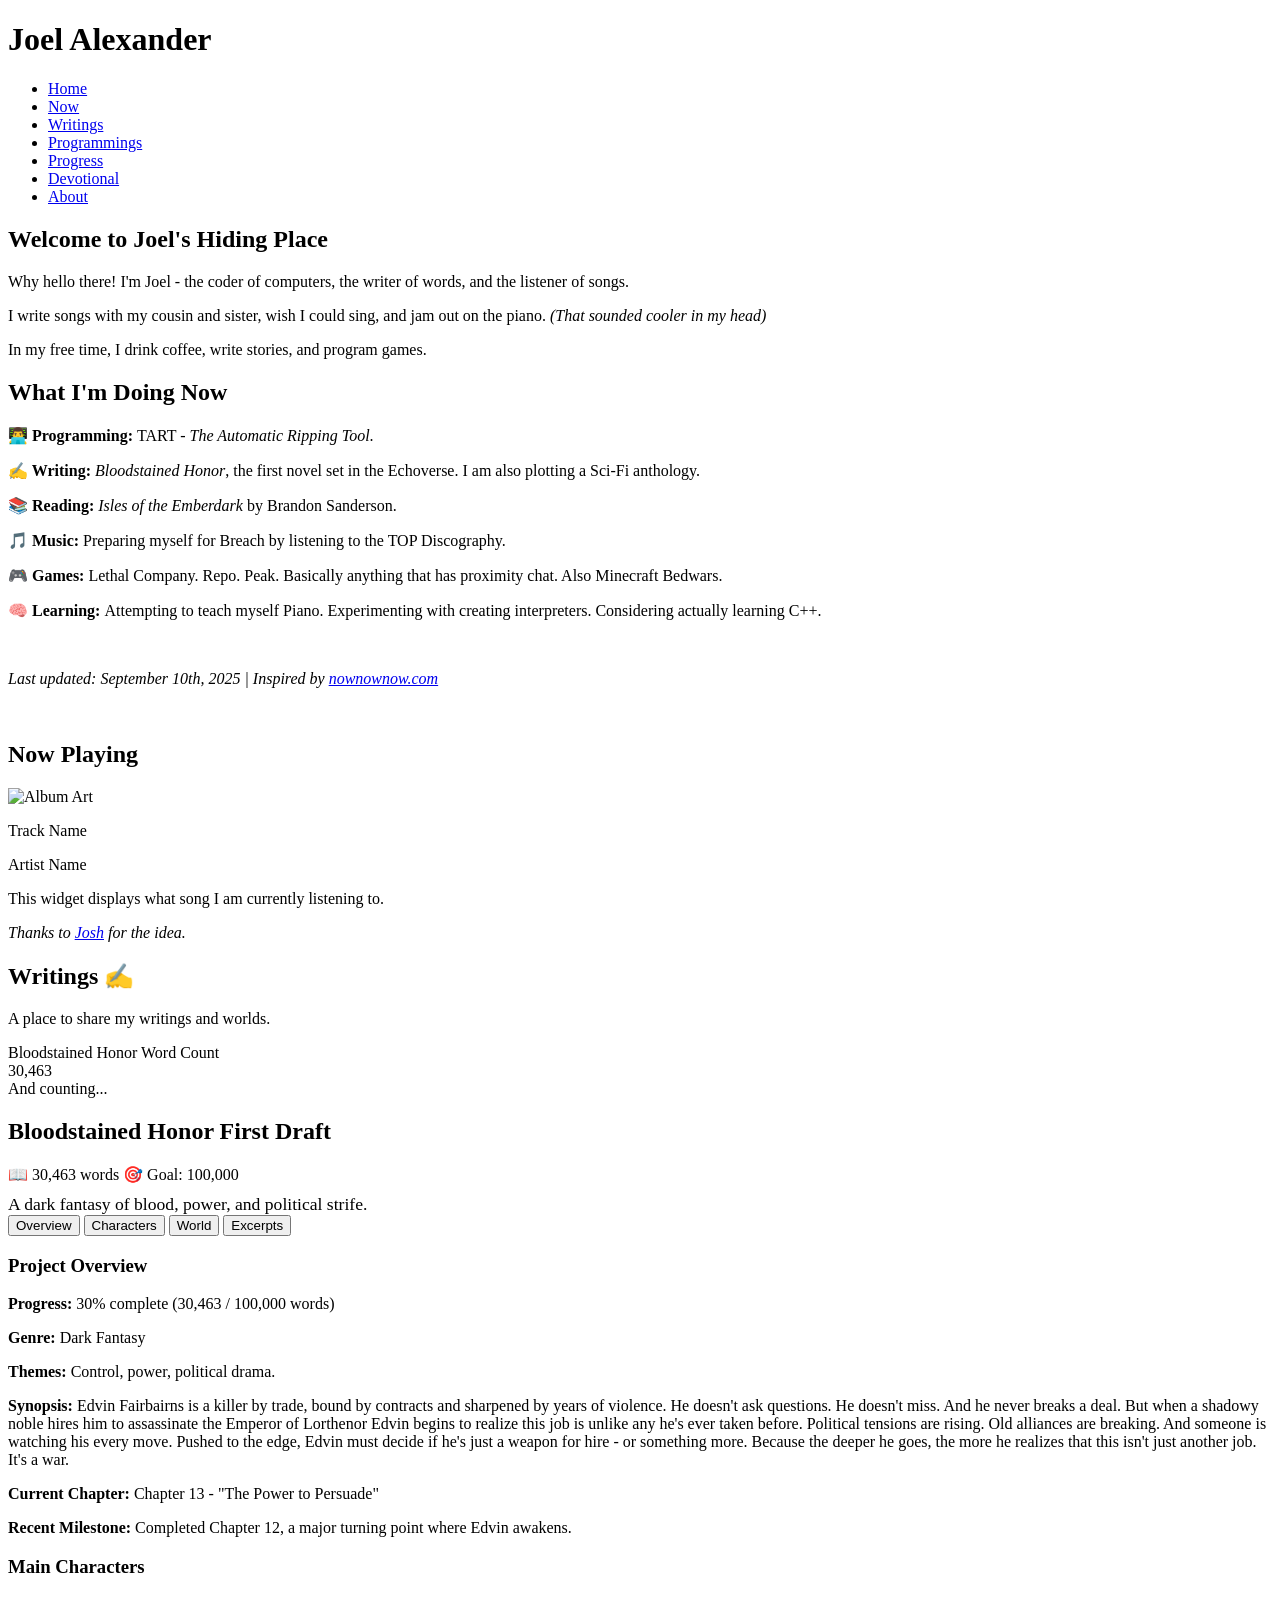
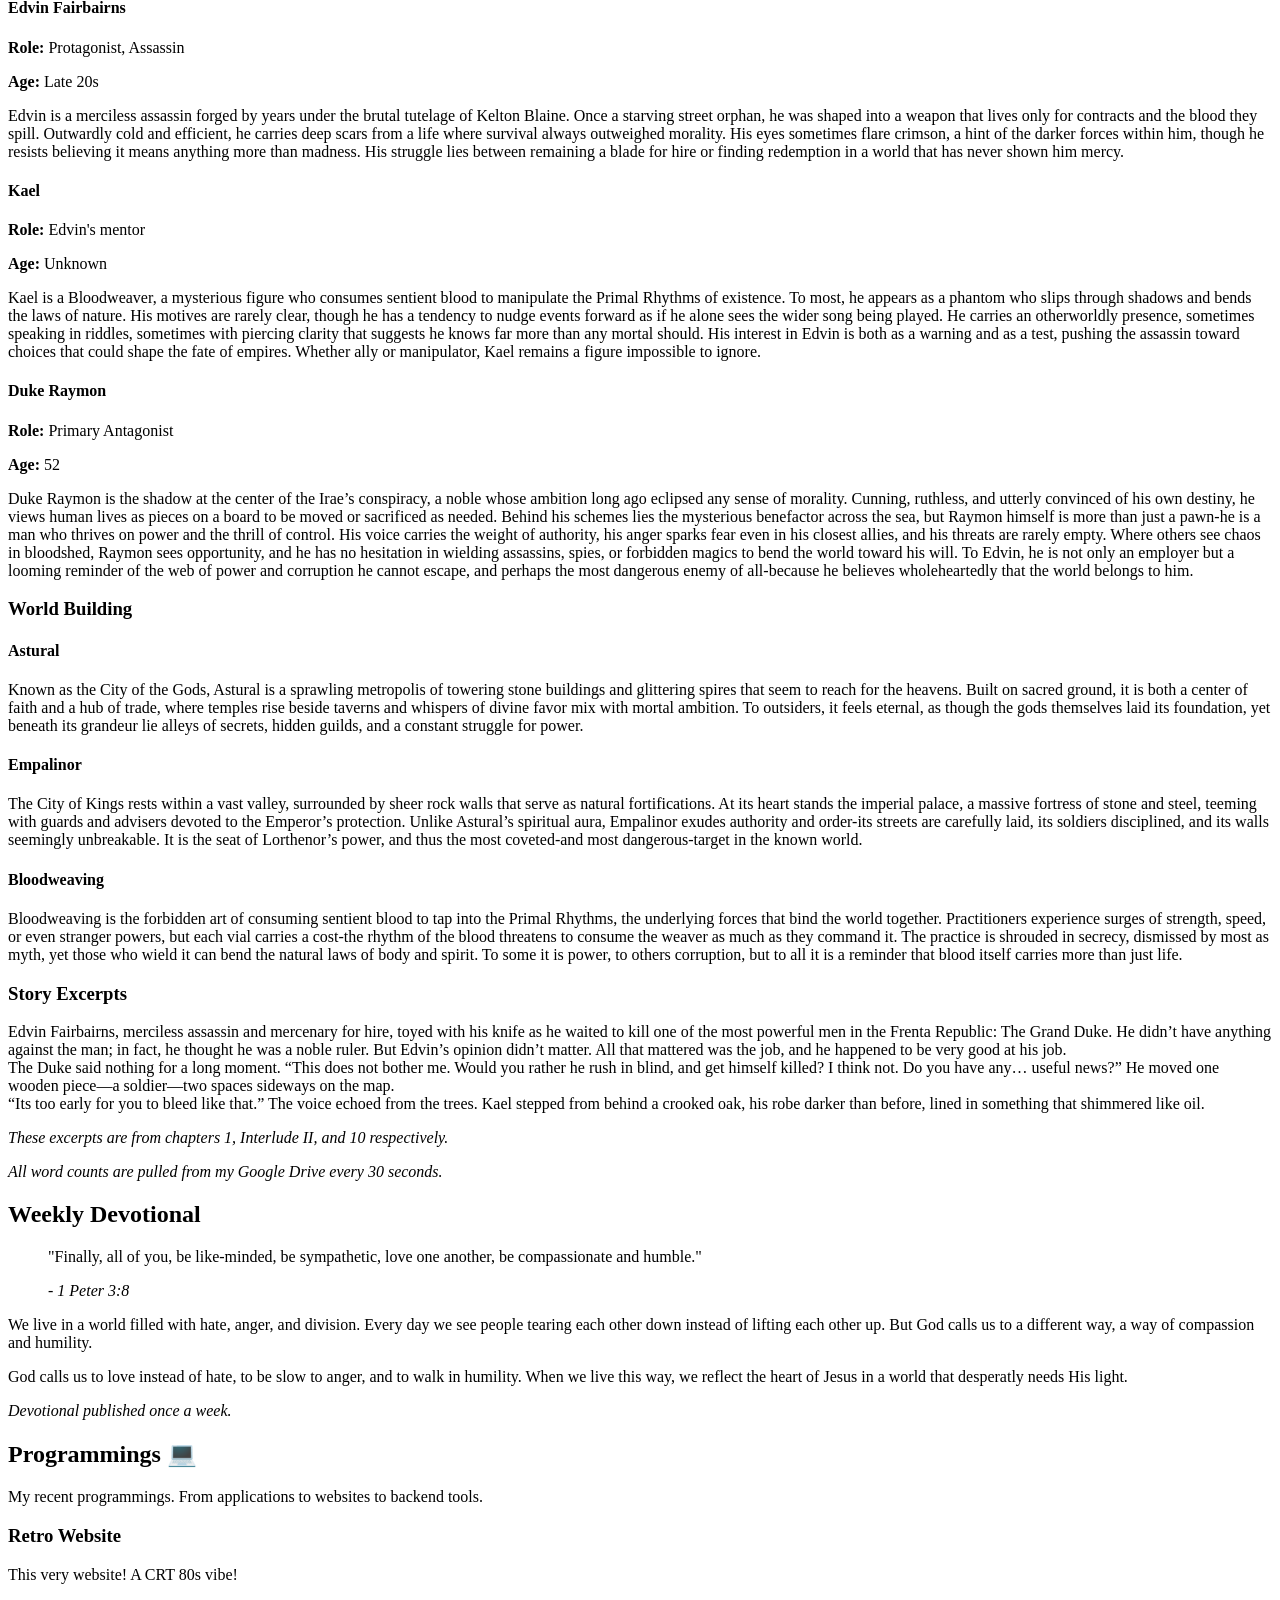
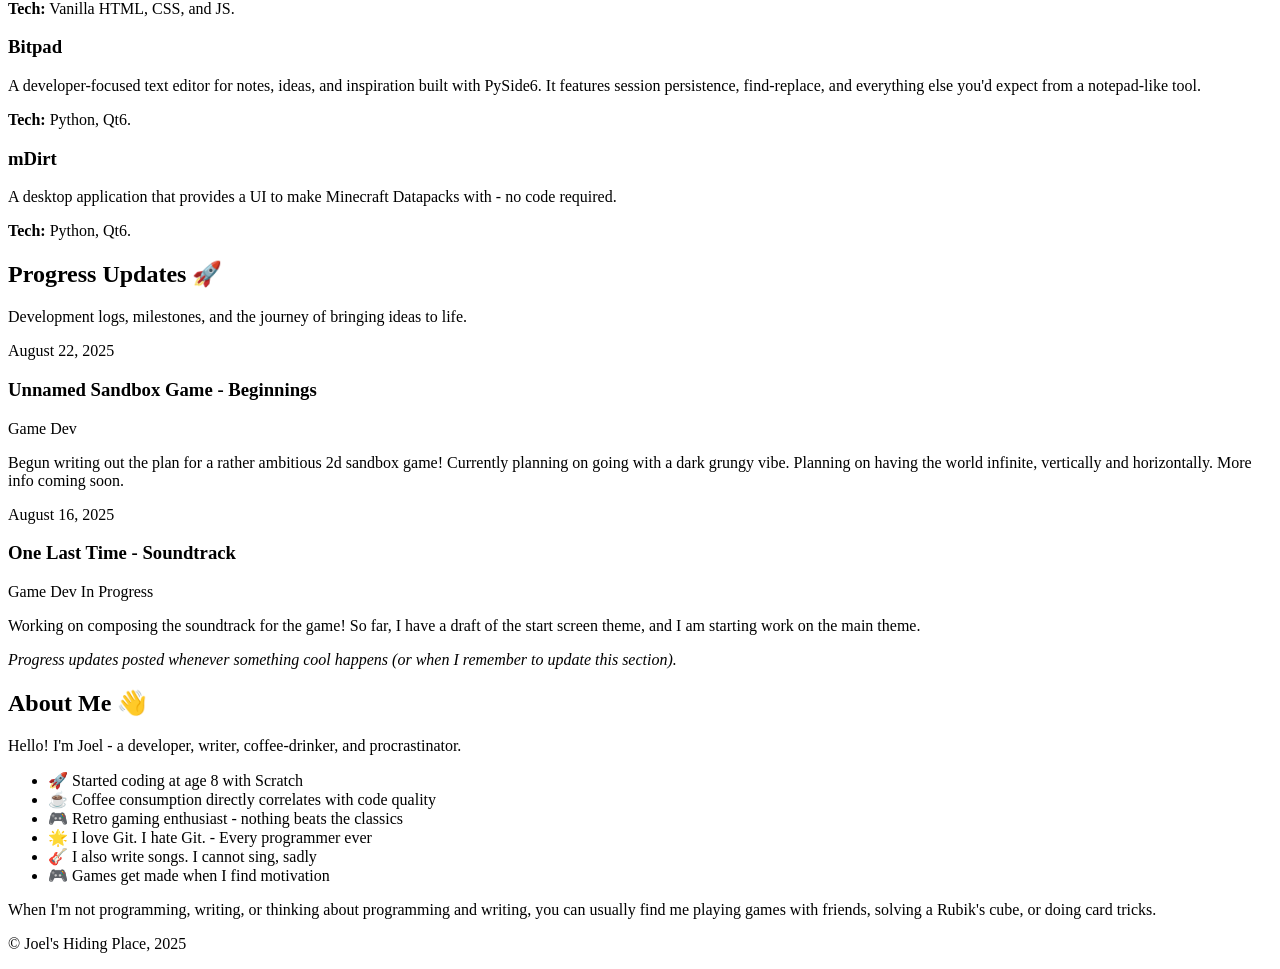
==== index.html @ 4f378659 "Sept. 13 Devotional" ====
<!DOCTYPE html>
<html lang="en">

<head>
    <meta charset="UTF-8">
    <meta name="viewport" content="width=device-width, initial-scale=1.0">
    <title>Joel's Hiding Place</title>
    <link rel="stylesheet" href="styles.css?=v3">
    <link rel="icon" type="image/jpg" href="unnamed.jpg">
</head>

<body>
    <div class="main-wrapper">
        <header class="site-header">
            <h1 class="site-title">Joel Alexander</h1>
        </header>

        <!-- Navigation -->
        <nav class="navbar">
            <ul>
                <li><a href="#home">Home</a></li>
                <li><a href="#now">Now</a></li>
                <li><a href="#writings">Writings</a></li>
                <li><a href="#projects">Programmings</a></li>
                <li><a href="#progress">Progress</a></li>
                <li><a href="#devotional">Devotional</a></li>
                <li><a href="#about">About</a></li>
            </ul>
        </nav>

        <div class="content">
            <!-- Home Section -->
            <section id="home">
                <h1>Welcome to Joel's Hiding Place</h1>
                <p>Why hello there! I'm Joel - the coder of computers, the writer of words, and the listener of songs.
                </p>
                <p>I write songs with my cousin and sister, wish I could sing, and jam out on the piano. <em>(That
                        sounded cooler in my head)</em></p>
                <p>In my free time, I drink coffee, write stories, and program games.</p>
            </section>

            <!-- Now Section -->
            <section id="now">
                <h2>What I'm Doing Now</h2>
                <p><strong>👨‍💻 Programming: </strong>TART - <em>The Automatic Ripping Tool</em>.</p>
                <p><strong>✍️ Writing: </strong><em>Bloodstained Honor</em>, the first novel set in the Echoverse. I am
                    also plotting a Sci-Fi anthology.</p>
                <p><strong>📚 Reading: </strong><em>Isles of the Emberdark</em> by Brandon Sanderson.</p>
                <p><strong>🎵 Music: </strong>Preparing myself for Breach by listening to the TOP Discography.</p>
                <p><strong>🎮 Games: </strong>Lethal Company. Repo. Peak. Basically anything that has proximity chat.
                    Also Minecraft Bedwars.
                </p>
                <p><strong>🧠 Learning: </strong>Attempting to teach myself Piano. Experimenting with creating
                    interpreters. Considering actually learning C++.</p>
                <br>
                <p><em>Last updated: September 10th, 2025 | Inspired by <a
                            href="https://nownownow.com">nownownow.com</a></em></p>
                <br>
                <h2>Now Playing</h2>
                <div class="spotify-widget">
                    <img id="spotify-album" src="" alt="Album Art">
                    <div class="spotify-info">
                        <p id="spotify-track">Track Name</p>
                        <p id="spotify-artist">Artist Name</p>
                    </div>
                    <div class="progress-bar">
                        <div class="progress-fill" id="spotify-progress"></div>
                    </div>
                </div>
                <p>This widget displays what song I am currently listening to.</p>
                <p><em>Thanks to <a href="https://justjoshindev.github.io">Josh</a> for the idea.</em></p>

            </section>

            <!-- Writings Section -->
            <section id="writings">
                <h2>Writings ✍️</h2>
                <p>A place to share my writings and worlds.</p>

                <div class="word-count">
                    <div>Bloodstained Honor Word Count</div>
                    <div class="count">30,463</div>
                    <div>And counting...</div>
                </div>

                <div class="project">
                    <div class="project-header" onclick="toggleProject('bloodstained-honor')">
                        <h2 class="project-title">Bloodstained Honor <span class="project-status">First Draft</span>
                        </h2>
                        <div class="project-stats">
                            <span>📖 30,463 words</span>
                            <span>🎯 Goal: 100,000</span>
                        </div>
                        <p style="margin: 10px 0 0 0; font-size: 1.1rem;">A dark fantasy of blood, power, and political
                            strife.</p>
                    </div>

                    <div class="project-content" id="bloodstained-honor-content">
                        <div class="content-tabs">
                            <button class="tab-button active"
                                onclick="showTab(event, 'bloodstained-honor', 'overview')">Overview</button>
                            <button class="tab-button"
                                onclick="showTab(event, 'bloodstained-honor', 'characters')">Characters</button>
                            <button class="tab-button"
                                onclick="showTab(event, 'bloodstained-honor', 'lore')">World</button>
                            <button class="tab-button"
                                onclick="showTab(event, 'bloodstained-honor', 'excerpts')">Excerpts</button>
                        </div>

                        <div class="tab-content active" id="bloodstained-honor-overview">
                            <h3>Project Overview</h3>
                            <div class="progress-bar">
                                <div class="progress-fill" style="width: 30%"></div>
                            </div>
                            <p><strong>Progress:</strong> 30% complete (30,463 / 100,000 words)</p>

                            <p><strong>Genre:</strong> Dark Fantasy</p>
                            <p><strong>Themes:</strong> Control, power, political drama.</p>

                            <p><strong>Synopsis:</strong> Edvin Fairbairns is a killer by trade, bound by contracts and
                                sharpened by years of violence. He doesn't ask questions. He doesn't miss. And he never
                                breaks a deal. But when a shadowy noble hires him to assassinate the Emperor of
                                Lorthenor Edvin begins to realize this job is
                                unlike any he's ever taken before. Political tensions are rising. Old alliances are
                                breaking. And someone is watching his every move. Pushed to the edge, Edvin must decide
                                if he's just a weapon for hire - or something more. Because the deeper he goes, the more
                                he realizes that this isn't just another job. It's a war. </p>

                            <p><strong>Current Chapter:</strong> Chapter 13 - "The Power to Persuade"</p>
                            <p><strong>Recent Milestone:</strong> Completed Chapter 12, a major turning point where
                                Edvin awakens.</p>
                        </div>

                        <div class="tab-content" id="bloodstained-honor-characters">
                            <h3>Main Characters</h3>

                            <div class="character-card">
                                <h4 class="character-name">Edvin Fairbairns</h4>
                                <p><strong>Role:</strong> Protagonist, Assassin</p>
                                <p><strong>Age:</strong> Late 20s</p>
                                <p>Edvin is a merciless assassin forged by years under the brutal tutelage of Kelton
                                    Blaine. Once a starving street orphan, he was shaped into a weapon that lives only
                                    for contracts and the blood they spill. Outwardly cold and efficient, he carries
                                    deep scars from a life where survival always outweighed morality. His eyes sometimes
                                    flare crimson, a hint of the darker forces within him, though he resists believing
                                    it means anything more than madness. His struggle
                                    lies between remaining a blade for hire or finding redemption in a world that has
                                    never shown him mercy.</p>
                            </div>

                            <div class="character-card">
                                <h4 class="character-name">Kael</h4>
                                <p><strong>Role:</strong> Edvin's mentor</p>
                                <p><strong>Age:</strong> Unknown</p>
                                <p>Kael is a Bloodweaver, a mysterious figure who consumes sentient blood to manipulate
                                    the Primal Rhythms of existence. To most, he appears as a phantom who slips through
                                    shadows and bends the laws of nature. His motives are rarely clear, though he has a
                                    tendency to nudge events forward as if he alone sees the wider song being played. He
                                    carries an otherworldly presence, sometimes speaking in riddles, sometimes with
                                    piercing clarity that suggests he knows far more than any mortal should. His
                                    interest in Edvin is both as a warning and as a test, pushing the assassin toward
                                    choices that could shape the fate of empires. Whether ally or manipulator, Kael
                                    remains a figure impossible to ignore.</p>
                            </div>

                            <div class="character-card">
                                <h4 class="character-name">Duke Raymon</h4>
                                <p><strong>Role:</strong> Primary Antagonist</p>
                                <p><strong>Age:</strong> 52</p>
                                <p>Duke Raymon is the shadow at the center of the Irae’s conspiracy, a noble whose
                                    ambition long ago eclipsed any sense of morality. Cunning, ruthless, and utterly
                                    convinced of his own destiny, he views human lives as pieces on a board to be moved
                                    or sacrificed as needed. Behind his schemes lies the mysterious benefactor across
                                    the sea, but Raymon himself is more than just a pawn-he is a man who thrives on
                                    power and the thrill of control. His voice carries the weight of authority, his
                                    anger sparks fear even in his closest allies, and his threats are rarely empty.
                                    Where others see chaos in bloodshed, Raymon sees opportunity, and he has no
                                    hesitation in wielding assassins, spies, or forbidden magics to bend the world
                                    toward his will. To Edvin, he is not only an employer but a looming reminder of the
                                    web of power and corruption he cannot escape, and perhaps the most dangerous enemy
                                    of all-because he believes wholeheartedly that the world belongs to him.</p>
                            </div>
                        </div>

                        <div class="tab-content" id="bloodstained-honor-lore">
                            <h3>World Building</h3>

                            <div class="lore-section">
                                <h4 class="lore-title">Astural</h4>
                                <p>Known as the City of the Gods, Astural is a sprawling metropolis of towering stone
                                    buildings and glittering spires that seem to reach for the heavens. Built on sacred
                                    ground, it is both a center of faith and a hub of trade, where temples rise beside
                                    taverns and whispers of divine favor mix with mortal ambition. To outsiders, it
                                    feels eternal, as though the gods themselves laid its foundation, yet beneath its
                                    grandeur lie alleys of secrets, hidden guilds, and a constant struggle for power.
                                </p>
                            </div>

                            <div class="lore-section">
                                <h4 class="lore-title">Empalinor</h4>
                                <p>The City of Kings rests within a vast valley, surrounded by sheer rock walls that
                                    serve as natural fortifications. At its heart stands the imperial palace, a massive
                                    fortress of stone and steel, teeming with guards and advisers devoted to the
                                    Emperor’s protection. Unlike Astural’s spiritual aura, Empalinor exudes authority
                                    and order-its streets are carefully laid, its soldiers disciplined, and its walls
                                    seemingly unbreakable. It is the seat of Lorthenor’s power, and thus the most
                                    coveted-and most dangerous-target in the known world.</p>
                            </div>

                            <div class="lore-section">
                                <h4 class="lore-title">Bloodweaving</h4>
                                <p>Bloodweaving is the forbidden art of consuming sentient blood to tap into the Primal
                                    Rhythms, the underlying forces that bind the world together. Practitioners
                                    experience surges of strength, speed, or even stranger powers, but each vial carries
                                    a cost-the rhythm of the blood threatens to consume the weaver as much as they
                                    command it. The practice is shrouded in secrecy, dismissed by most as myth, yet
                                    those who wield it can bend the natural laws of body and spirit. To some it is
                                    power, to others corruption, but to all it is a reminder that blood itself carries
                                    more than just life.</p>
                            </div>
                        </div>

                        <div class="tab-content" id="bloodstained-honor-excerpts">
                            <h3>Story Excerpts</h3>

                            <div class="excerpt">
                                Edvin Fairbairns, merciless assassin and mercenary for hire, toyed with his knife as he
                                waited to kill one of the most powerful men in the Frenta Republic: The Grand Duke. He
                                didn’t have anything against the man; in fact, he thought he was a noble ruler. But
                                Edvin’s opinion didn’t matter. All that mattered was the job, and he happened to be very
                                good at his job.

                            </div>

                            <div class="excerpt">
                                The Duke said nothing for a long moment. “This does not bother me. Would you rather he
                                rush in
                                blind, and get himself killed? I think not. Do you have any… useful news?” He moved one
                                wooden piece—a soldier—two spaces sideways on the map.
                            </div>

                            <div class="excerpt">
                                “Its too early for you to bleed like that.” The voice echoed from the trees. Kael
                                stepped from behind a crooked oak, his robe darker than before, lined in something that
                                shimmered like oil.
                            </div>

                            <p><em>These excerpts are from chapters 1, Interlude II, and 10 respectively.</em>
                            </p>
                        </div>
                    </div>
                </div>

                <p><em>All word counts are pulled from my Google Drive every 30 seconds.</em></p>
            </section>

            <!-- Devotional Section -->
            <section id="devotional">
                <h2>Weekly Devotional</h2>
                <blockquote>
                    <p>"Finally, all of you, be like-minded, be sympathetic, love one another, be compassionate and
                        humble."</p>
                    <cite>- 1 Peter 3:8</cite>
                </blockquote>
                <p>We live in a world filled with hate, anger, and division. Every day we see people tearing each other
                    down instead of
                    lifting each other up. But God calls us to a different way, a way of compassion and
                    humility.</p>
                <p>God calls us to love instead of hate, to be slow to anger, and to walk in humility.
                    When we live this way, we reflect the heart of Jesus in a world that desperatly needs His light.
                </p>
                <p><em>Devotional published once a week.</em></p>
            </section>

            <!-- Projects Section -->
            <section id="projects">
                <h2>Programmings 💻</h2>
                <p>My recent programmings. From applications to websites to backend tools.</p>

                <div class="grid">
                    <div class="project-tile">
                        <h3>Retro Website</h3>
                        <p>This very website! A CRT 80s vibe!</p>
                        <p><strong>Tech:</strong> Vanilla HTML, CSS, and JS.</p>
                    </div>

                    <div class="project-tile">
                        <h3>Bitpad</h3>
                        <p>A developer-focused text editor for notes, ideas, and inspiration built with PySide6. It
                            features session persistence, find-replace, and everything else you'd expect from a
                            notepad-like tool.</p>
                        <p><strong>Tech:</strong> Python, Qt6.</p>
                    </div>

                    <div class="project-tile">
                        <h3>mDirt</h3>
                        <p>A desktop application that provides a UI to make Minecraft Datapacks with - no code required.
                        </p>
                        <p><strong>Tech:</strong> Python, Qt6.</p>
                    </div>
                </div>
            </section>

            <!-- Progress Section -->
            <section id="progress">
                <h2>Progress Updates 🚀</h2>
                <p>Development logs, milestones, and the journey of bringing ideas to life.</p>
                <div class="progress-timeline">
                    <div class="progress-entry">
                        <div class="progress-date">August 22, 2025</div>
                        <div class="progress-content">
                            <h3>Unnamed Sandbox Game - Beginnings</h3>
                            <div class="progress-tags">
                                <span class="tag game-dev">Game Dev</span>
                            </div>
                            <p>Begun writing out the plan for a rather ambitious 2d sandbox game! Currently planning on
                                going with a dark grungy vibe. Planning on having the world infinite, vertically and
                                horizontally. More info coming soon.</p>
                        </div>
                    </div>
                    <div class="progress-entry">
                        <div class="progress-date">August 16, 2025</div>
                        <div class="progress-content">
                            <h3>One Last Time - Soundtrack</h3>
                            <div class="progress-tags">
                                <span class="tag game-dev">Game Dev</span>
                                <span class="tag in-progress">In Progress</span>
                            </div>
                            <p>Working on composing the soundtrack for the game! So far, I have a draft of the start
                                screen theme, and I am starting work on the main theme.</p>
                        </div>
                    </div>
                </div>

                <p><em>Progress updates posted whenever something cool happens (or when I remember to update this
                        section).</em></p>
            </section>

            <!-- About Section -->
            <section id="about">
                <h2>About Me 👋</h2>
                <p>Hello! I'm Joel - a developer, writer, coffee-drinker, and procrastinator.</p>

                <ul class="fun-facts">
                    <li>🚀 Started coding at age 8 with Scratch</li>
                    <li>☕ Coffee consumption directly correlates with code quality</li>
                    <li>🎮 Retro gaming enthusiast - nothing beats the classics</li>
                    <li>🌟 I love Git. I hate Git. - Every programmer ever</li>
                    <li>🎸 I also write songs. I cannot sing, sadly</li>
                    <li>🎮 Games get made when I find motivation</li>
                </ul>

                <p>When I'm not programming, writing, or thinking about programming and writing, you can usually find me
                    playing games with friends, solving a Rubik's cube, or doing card tricks.</p>
            </section>
        </div>
    </div>

    <footer>
        <p>© Joel's Hiding Place, 2025</p>
    </footer>

    <script src="script.js"></script>
</body>

</html>
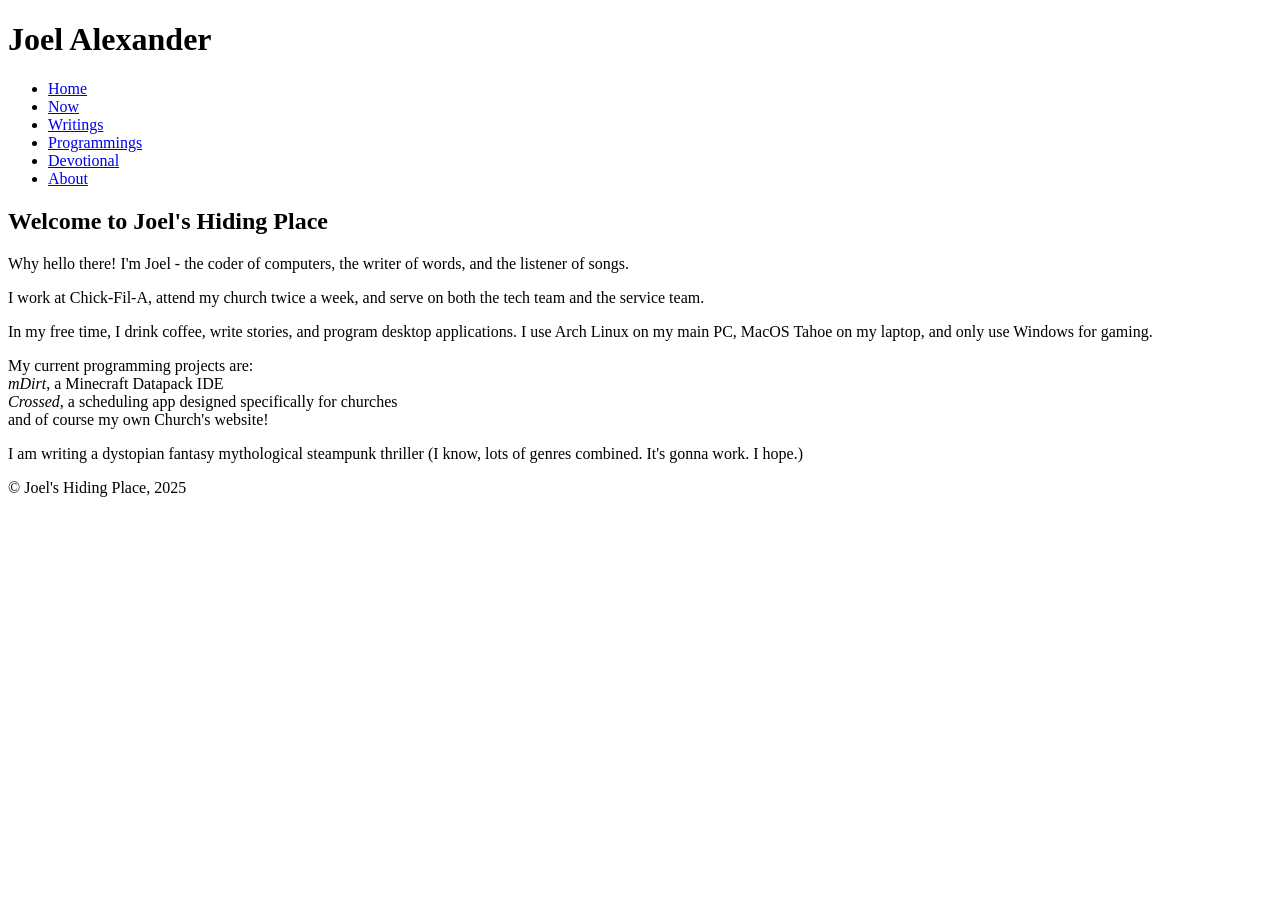
==== commit 8ecb44df: "NEW" ====
--- a/index.html
+++ b/index.html
@@ -22,7 +22,6 @@
                 <li><a href="#now">Now</a></li>
                 <li><a href="#writings">Writings</a></li>
                 <li><a href="#projects">Programmings</a></li>
-                <li><a href="#progress">Progress</a></li>
                 <li><a href="#devotional">Devotional</a></li>
                 <li><a href="#about">About</a></li>
             </ul>
@@ -34,26 +33,29 @@
                 <h1>Welcome to Joel's Hiding Place</h1>
                 <p>Why hello there! I'm Joel - the coder of computers, the writer of words, and the listener of songs.
                 </p>
-                <p>I write songs with my cousin and sister, wish I could sing, and jam out on the piano. <em>(That
-                        sounded cooler in my head)</em></p>
-                <p>In my free time, I drink coffee, write stories, and program games.</p>
+                <p>I work at Chick-Fil-A, attend my church twice a week, and serve on both the tech team and the service team.</p>
+                <p>In my free time, I drink coffee, write stories, and program desktop applications. I use Arch Linux on my main PC, MacOS Tahoe on my laptop, 
+                    and only use Windows for gaming.
+                </p>
+                <p>My current programming projects are:<br>
+                <em>mDirt</em>, a Minecraft Datapack IDE<br>
+                <em>Crossed</em>, a scheduling app designed specifically for churches<br>
+                and of course my own Church's website!</p>
+                <p>I am writing a dystopian fantasy mythological steampunk thriller (I know, lots of genres combined. It's gonna work. I hope.)</p>
             </section>
 
             <!-- Now Section -->
             <section id="now">
                 <h2>What I'm Doing Now</h2>
-                <p><strong>👨‍💻 Programming: </strong>TART - <em>The Automatic Ripping Tool</em>.</p>
-                <p><strong>✍️ Writing: </strong><em>Bloodstained Honor</em>, the first novel set in the Echoverse. I am
-                    also plotting a Sci-Fi anthology.</p>
-                <p><strong>📚 Reading: </strong><em>Isles of the Emberdark</em> by Brandon Sanderson.</p>
-                <p><strong>🎵 Music: </strong>Preparing myself for Breach by listening to the TOP Discography.</p>
-                <p><strong>🎮 Games: </strong>Lethal Company. Repo. Peak. Basically anything that has proximity chat.
-                    Also Minecraft Bedwars.
-                </p>
-                <p><strong>🧠 Learning: </strong>Attempting to teach myself Piano. Experimenting with creating
-                    interpreters. Considering actually learning C++.</p>
+                <p><strong>👨‍💻 Programming: </strong><br>mDirt - a Minecraft Datapack IDE built in Python.<br>Crossed - a scheduling app designed for Churches.</p>
+                <p><strong>✍️ Writing: </strong><br><em>A dystopian steampunk thriller</em>, the first novel set in a trilogy.</p>
+                <p><strong>📚 Reading: </strong><br><em>The Stormlight Archives</em> by Brandon Sanderson.<br><em>The Screwtape Letters</em> by C.S. Lewis</p>
+                <p><strong>🎵 Music: </strong><br>In my NF era. Also pulling back out that classing '70s rock.</p>
+                <p><strong>🎮 Games: </strong><br>Minecraft. Hytale. Any co-op games with prox chat.
+                </p>
+                <p><strong>🧠 Learning: </strong><br>Preparing myself for college.<br>Learning app development for iOS and Android.</p>
                 <br>
-                <p><em>Last updated: September 10th, 2025 | Inspired by <a
+                <p><em>Last updated: December 25th, 2025 | Inspired by <a
                             href="https://nownownow.com">nownownow.com</a></em></p>
                 <br>
                 <h2>Now Playing</h2>
@@ -78,21 +80,20 @@
                 <p>A place to share my writings and worlds.</p>
 
                 <div class="word-count">
-                    <div>Bloodstained Honor Word Count</div>
-                    <div class="count">30,463</div>
+                    <div>Untitled Novel Word Count</div>
+                    <div class="count">0</div>
                     <div>And counting...</div>
                 </div>
 
                 <div class="project">
                     <div class="project-header" onclick="toggleProject('bloodstained-honor')">
-                        <h2 class="project-title">Bloodstained Honor <span class="project-status">First Draft</span>
+                        <h2 class="project-title">Untitled Novel <span class="project-status">First Draft</span>
                         </h2>
                         <div class="project-stats">
-                            <span>📖 30,463 words</span>
-                            <span>🎯 Goal: 100,000</span>
-                        </div>
-                        <p style="margin: 10px 0 0 0; font-size: 1.1rem;">A dark fantasy of blood, power, and political
-                            strife.</p>
+                            <span>📖 0 words</span>
+                            <span>🎯 Goal: 80,000</span>
+                        </div>
+                        <p style="margin: 10px 0 0 0; font-size: 1.1rem;">A dystopian fantasy thriller with gods, kings, and the Void.</p>
                     </div>
 
                     <div class="project-content" id="bloodstained-honor-content">
@@ -112,141 +113,62 @@
                             <div class="progress-bar">
                                 <div class="progress-fill" style="width: 30%"></div>
                             </div>
-                            <p><strong>Progress:</strong> 30% complete (30,463 / 100,000 words)</p>
-
-                            <p><strong>Genre:</strong> Dark Fantasy</p>
-                            <p><strong>Themes:</strong> Control, power, political drama.</p>
-
-                            <p><strong>Synopsis:</strong> Edvin Fairbairns is a killer by trade, bound by contracts and
-                                sharpened by years of violence. He doesn't ask questions. He doesn't miss. And he never
-                                breaks a deal. But when a shadowy noble hires him to assassinate the Emperor of
-                                Lorthenor Edvin begins to realize this job is
-                                unlike any he's ever taken before. Political tensions are rising. Old alliances are
-                                breaking. And someone is watching his every move. Pushed to the edge, Edvin must decide
-                                if he's just a weapon for hire - or something more. Because the deeper he goes, the more
-                                he realizes that this isn't just another job. It's a war. </p>
-
-                            <p><strong>Current Chapter:</strong> Chapter 13 - "The Power to Persuade"</p>
-                            <p><strong>Recent Milestone:</strong> Completed Chapter 12, a major turning point where
-                                Edvin awakens.</p>
+                            <p><strong>Progress:</strong> 0% complete (0 / 80,000 words)</p>
+
+                            <p><strong>Genre:</strong> Dystopian Fantasy</p>
+                            <p><strong>Themes:</strong> Gods, kings, lies, political drama.</p>
+
+                            <p><strong>Synopsis:</strong><br> Long ago, the world existed as a continuous whole. The ancient gods ruled openly from the Coalition, shaping reality not as tyrants, but as stewards of systems too large for mortals to perceive. Humanity lived beneath them, prosperous and dependant, never fully understanding the forces that sustained their world.
+
+Between the gods and the mortals, were the lesser gods—The Miriad. They existed as the intermediaries, living amongst the mortals. They had less power, but more knowledge of the mortals themselves, and more influence over them. But they began to speak: of independence, of humanity’s right to rule itself. A generation of human leaders listened. They sewed lies, telling humanity that the gods were tyrants. Ambition grew, replacing the reverence that once stood.
+
+The Divinity Engines were not created as weapons, per-say. They were devised as a way to bind the divine power, regulate it, and redistribute it in ways humanity saw fit. When the first god was successfully imprisoned, it was hailed as a great triumph. The act shattered the authority of the Coalition, and one by one the gods were captured.
+
+The consequences were not immediate. For a brief time, the world seemed unchanged. Then the earth began to fall. Vast chasms tore open across the land. Rain ceased entirely. Rivers dried, crops withered, and famine spread fast. Millions died in a slow unraveling.
+
+A civilization collapsed, humanity turned inward. Engineers and rulers constructed a single fortress city amid the chaos, concentrating remaining resources, machines, and imprisoned gods within its walls. When the city was sealed, the rest of the world was abandoned.
+
+With their remaining strength, the captured gods enacted one final act. They summoned a great Fog and cast it across the broken world. The Fog swallowed the lands beyond the city, obscuring them entirely. It could not, however, penetrate the city’s defenses. What it did to the world remains unknown, but the common theory is that it ended all life it came across.
+
+Over generations, memory hardened into doctrine. The Fog became the Shade. The city’s survival became proof of the Government’s righteousness. Five centuries passed. History ended at the Wall.
+
+But one god was left behind. One god, trapped in an Engine in the midst of the Fog. The one god who broke free.
+</p>
+
+                            <p><strong>Current Stage:</strong> Outline</p>
                         </div>
 
                         <div class="tab-content" id="bloodstained-honor-characters">
                             <h3>Main Characters</h3>
-
-                            <div class="character-card">
-                                <h4 class="character-name">Edvin Fairbairns</h4>
-                                <p><strong>Role:</strong> Protagonist, Assassin</p>
-                                <p><strong>Age:</strong> Late 20s</p>
-                                <p>Edvin is a merciless assassin forged by years under the brutal tutelage of Kelton
-                                    Blaine. Once a starving street orphan, he was shaped into a weapon that lives only
-                                    for contracts and the blood they spill. Outwardly cold and efficient, he carries
-                                    deep scars from a life where survival always outweighed morality. His eyes sometimes
-                                    flare crimson, a hint of the darker forces within him, though he resists believing
-                                    it means anything more than madness. His struggle
-                                    lies between remaining a blade for hire or finding redemption in a world that has
-                                    never shown him mercy.</p>
-                            </div>
-
-                            <div class="character-card">
-                                <h4 class="character-name">Kael</h4>
-                                <p><strong>Role:</strong> Edvin's mentor</p>
-                                <p><strong>Age:</strong> Unknown</p>
-                                <p>Kael is a Bloodweaver, a mysterious figure who consumes sentient blood to manipulate
-                                    the Primal Rhythms of existence. To most, he appears as a phantom who slips through
-                                    shadows and bends the laws of nature. His motives are rarely clear, though he has a
-                                    tendency to nudge events forward as if he alone sees the wider song being played. He
-                                    carries an otherworldly presence, sometimes speaking in riddles, sometimes with
-                                    piercing clarity that suggests he knows far more than any mortal should. His
-                                    interest in Edvin is both as a warning and as a test, pushing the assassin toward
-                                    choices that could shape the fate of empires. Whether ally or manipulator, Kael
-                                    remains a figure impossible to ignore.</p>
-                            </div>
-
-                            <div class="character-card">
-                                <h4 class="character-name">Duke Raymon</h4>
-                                <p><strong>Role:</strong> Primary Antagonist</p>
-                                <p><strong>Age:</strong> 52</p>
-                                <p>Duke Raymon is the shadow at the center of the Irae’s conspiracy, a noble whose
-                                    ambition long ago eclipsed any sense of morality. Cunning, ruthless, and utterly
-                                    convinced of his own destiny, he views human lives as pieces on a board to be moved
-                                    or sacrificed as needed. Behind his schemes lies the mysterious benefactor across
-                                    the sea, but Raymon himself is more than just a pawn-he is a man who thrives on
-                                    power and the thrill of control. His voice carries the weight of authority, his
-                                    anger sparks fear even in his closest allies, and his threats are rarely empty.
-                                    Where others see chaos in bloodshed, Raymon sees opportunity, and he has no
-                                    hesitation in wielding assassins, spies, or forbidden magics to bend the world
-                                    toward his will. To Edvin, he is not only an employer but a looming reminder of the
-                                    web of power and corruption he cannot escape, and perhaps the most dangerous enemy
-                                    of all-because he believes wholeheartedly that the world belongs to him.</p>
-                            </div>
+                            <p>Characters coming soon.</p>
+
+                            <!-- <div class="character-card"> -->
+                            <!--     <h4 class="character-name">Edvin Fairbairns</h4> -->
+                            <!--     <p><strong>Role:</strong> Protagonist, Assassin</p> -->
+                            <!--     <p><strong>Age:</strong> Late 20s</p> -->
+                            <!--     <p>Edvin is a merciless assassin forged by years under the brutal tutelage of Kelton -->
+                            <!--         Blaine. Once a starving street orphan, he was shaped into a weapon that lives only -->
+                            <!--         for contracts and the blood they spill. Outwardly cold and efficient, he carries -->
+                            <!--         deep scars from a life where survival always outweighed morality. His eyes sometimes -->
+                            <!--         flare crimson, a hint of the darker forces within him, though he resists believing -->
+                            <!--         it means anything more than madness. His struggle -->
+                            <!--         lies between remaining a blade for hire or finding redemption in a world that has -->
+                            <!--         never shown him mercy.</p> -->
+                            <!--         never shown him mercy.</p> -->
+                            <!-- </div> -->
+
                         </div>
 
                         <div class="tab-content" id="bloodstained-honor-lore">
                             <h3>World Building</h3>
 
-                            <div class="lore-section">
-                                <h4 class="lore-title">Astural</h4>
-                                <p>Known as the City of the Gods, Astural is a sprawling metropolis of towering stone
-                                    buildings and glittering spires that seem to reach for the heavens. Built on sacred
-                                    ground, it is both a center of faith and a hub of trade, where temples rise beside
-                                    taverns and whispers of divine favor mix with mortal ambition. To outsiders, it
-                                    feels eternal, as though the gods themselves laid its foundation, yet beneath its
-                                    grandeur lie alleys of secrets, hidden guilds, and a constant struggle for power.
-                                </p>
-                            </div>
-
-                            <div class="lore-section">
-                                <h4 class="lore-title">Empalinor</h4>
-                                <p>The City of Kings rests within a vast valley, surrounded by sheer rock walls that
-                                    serve as natural fortifications. At its heart stands the imperial palace, a massive
-                                    fortress of stone and steel, teeming with guards and advisers devoted to the
-                                    Emperor’s protection. Unlike Astural’s spiritual aura, Empalinor exudes authority
-                                    and order-its streets are carefully laid, its soldiers disciplined, and its walls
-                                    seemingly unbreakable. It is the seat of Lorthenor’s power, and thus the most
-                                    coveted-and most dangerous-target in the known world.</p>
-                            </div>
-
-                            <div class="lore-section">
-                                <h4 class="lore-title">Bloodweaving</h4>
-                                <p>Bloodweaving is the forbidden art of consuming sentient blood to tap into the Primal
-                                    Rhythms, the underlying forces that bind the world together. Practitioners
-                                    experience surges of strength, speed, or even stranger powers, but each vial carries
-                                    a cost-the rhythm of the blood threatens to consume the weaver as much as they
-                                    command it. The practice is shrouded in secrecy, dismissed by most as myth, yet
-                                    those who wield it can bend the natural laws of body and spirit. To some it is
-                                    power, to others corruption, but to all it is a reminder that blood itself carries
-                                    more than just life.</p>
-                            </div>
+                            
                         </div>
 
                         <div class="tab-content" id="bloodstained-honor-excerpts">
                             <h3>Story Excerpts</h3>
 
-                            <div class="excerpt">
-                                Edvin Fairbairns, merciless assassin and mercenary for hire, toyed with his knife as he
-                                waited to kill one of the most powerful men in the Frenta Republic: The Grand Duke. He
-                                didn’t have anything against the man; in fact, he thought he was a noble ruler. But
-                                Edvin’s opinion didn’t matter. All that mattered was the job, and he happened to be very
-                                good at his job.
-
-                            </div>
-
-                            <div class="excerpt">
-                                The Duke said nothing for a long moment. “This does not bother me. Would you rather he
-                                rush in
-                                blind, and get himself killed? I think not. Do you have any… useful news?” He moved one
-                                wooden piece—a soldier—two spaces sideways on the map.
-                            </div>
-
-                            <div class="excerpt">
-                                “Its too early for you to bleed like that.” The voice echoed from the trees. Kael
-                                stepped from behind a crooked oak, his robe darker than before, lined in something that
-                                shimmered like oil.
-                            </div>
-
-                            <p><em>These excerpts are from chapters 1, Interlude II, and 10 respectively.</em>
-                            </p>
+                            
                         </div>
                     </div>
                 </div>
@@ -294,46 +216,17 @@
 
                     <div class="project-tile">
                         <h3>mDirt</h3>
-                        <p>A desktop application that provides a UI to make Minecraft Datapacks with - no code required.
+                        <p>A desktop application that provides a robust IDE for creating Minecraft Datapacks.
                         </p>
                         <p><strong>Tech:</strong> Python, Qt6.</p>
                     </div>
-                </div>
-            </section>
-
-            <!-- Progress Section -->
-            <section id="progress">
-                <h2>Progress Updates 🚀</h2>
-                <p>Development logs, milestones, and the journey of bringing ideas to life.</p>
-                <div class="progress-timeline">
-                    <div class="progress-entry">
-                        <div class="progress-date">August 22, 2025</div>
-                        <div class="progress-content">
-                            <h3>Unnamed Sandbox Game - Beginnings</h3>
-                            <div class="progress-tags">
-                                <span class="tag game-dev">Game Dev</span>
-                            </div>
-                            <p>Begun writing out the plan for a rather ambitious 2d sandbox game! Currently planning on
-                                going with a dark grungy vibe. Planning on having the world infinite, vertically and
-                                horizontally. More info coming soon.</p>
-                        </div>
-                    </div>
-                    <div class="progress-entry">
-                        <div class="progress-date">August 16, 2025</div>
-                        <div class="progress-content">
-                            <h3>One Last Time - Soundtrack</h3>
-                            <div class="progress-tags">
-                                <span class="tag game-dev">Game Dev</span>
-                                <span class="tag in-progress">In Progress</span>
-                            </div>
-                            <p>Working on composing the soundtrack for the game! So far, I have a draft of the start
-                                screen theme, and I am starting work on the main theme.</p>
-                        </div>
-                    </div>
-                </div>
-
-                <p><em>Progress updates posted whenever something cool happens (or when I remember to update this
-                        section).</em></p>
+
+                    <div class="project-tile">
+                        <h3>Crossed</h3>
+                        <p>A desktop & mobile app that provides an easy to use schedule system, designed specifically for churches.</p>
+                        <p><strong>Tech: </strong>Swift, C++.</p>
+                    </div>
+                </div>
             </section>
 
             <!-- About Section -->
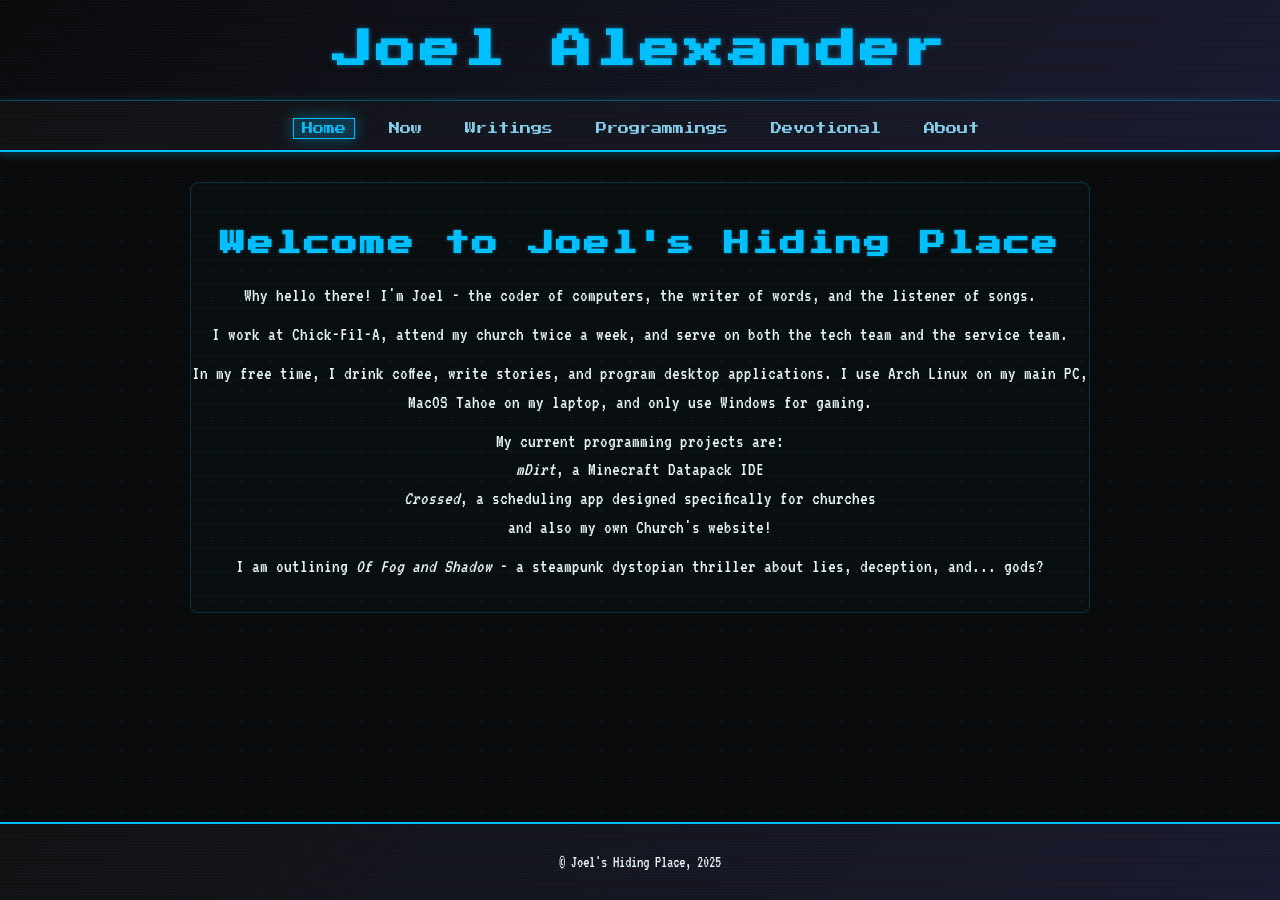
==== commit 57aa5665: "Minor Changes" ====
--- a/index.html
+++ b/index.html
@@ -40,22 +40,22 @@
                 <p>My current programming projects are:<br>
                 <em>mDirt</em>, a Minecraft Datapack IDE<br>
                 <em>Crossed</em>, a scheduling app designed specifically for churches<br>
-                and of course my own Church's website!</p>
-                <p>I am writing a dystopian fantasy mythological steampunk thriller (I know, lots of genres combined. It's gonna work. I hope.)</p>
+                and also my own Church's website!</p>
+                <p>I am outlining <em>Of Fog and Shadow</em> - a steampunk dystopian thriller about lies, deception, and... gods?</p>
             </section>
 
             <!-- Now Section -->
             <section id="now">
                 <h2>What I'm Doing Now</h2>
                 <p><strong>👨‍💻 Programming: </strong><br>mDirt - a Minecraft Datapack IDE built in Python.<br>Crossed - a scheduling app designed for Churches.</p>
-                <p><strong>✍️ Writing: </strong><br><em>A dystopian steampunk thriller</em>, the first novel set in a trilogy.</p>
-                <p><strong>📚 Reading: </strong><br><em>The Stormlight Archives</em> by Brandon Sanderson.<br><em>The Screwtape Letters</em> by C.S. Lewis</p>
+                <p><strong>✍️ Writing: </strong><br><em>Of Fog and Shadow</em>, the first novel set in a trilogy.</p>
+                <p><strong>📚 Reading: </strong><br><em>The Lord of the Rings</em> by J.R.R. Tolkien<br><em>The Screwtape Letters</em> by C.S. Lewis</p>
                 <p><strong>🎵 Music: </strong><br>In my NF era. Also pulling back out that classing '70s rock.</p>
-                <p><strong>🎮 Games: </strong><br>Minecraft. Hytale. Any co-op games with prox chat.
+                <p><strong>🎮 Games: </strong><br>Minecraft. Hytale. For the King. Lethal Company. Ultimate Chicken Horse.
                 </p>
                 <p><strong>🧠 Learning: </strong><br>Preparing myself for college.<br>Learning app development for iOS and Android.</p>
                 <br>
-                <p><em>Last updated: December 25th, 2025 | Inspired by <a
+                <p><em>Last updated: January 6th, 2025 | Inspired by <a
                             href="https://nownownow.com">nownownow.com</a></em></p>
                 <br>
                 <h2>Now Playing</h2>
@@ -80,14 +80,14 @@
                 <p>A place to share my writings and worlds.</p>
 
                 <div class="word-count">
-                    <div>Untitled Novel Word Count</div>
+                    <div>Of Fog and Shadow</div>
                     <div class="count">0</div>
                     <div>And counting...</div>
                 </div>
 
                 <div class="project">
                     <div class="project-header" onclick="toggleProject('bloodstained-honor')">
-                        <h2 class="project-title">Untitled Novel <span class="project-status">First Draft</span>
+                        <h2 class="project-title">Of Fog and Shadow <span class="project-status">Outline</span>
                         </h2>
                         <div class="project-stats">
                             <span>📖 0 words</span>
@@ -244,7 +244,7 @@
                 </ul>
 
                 <p>When I'm not programming, writing, or thinking about programming and writing, you can usually find me
-                    playing games with friends, solving a Rubik's cube, or doing card tricks.</p>
+                    playing games with friends, building computers, or eating chocolate.</p>
             </section>
         </div>
     </div>
--- a/styles.css
+++ b/styles.css
@@ -0,0 +1,768 @@
+/* ============================================
+   IMPORTS & FONTS
+   ============================================ */
+@import url('https://fonts.googleapis.com/css2?family=Press+Start+2P&family=VT323&display=swap');
+
+/* ============================================
+   BASE STYLES & LAYOUT
+   ============================================ */
+body {
+    background-color: #0a0a0a;
+    color: #e8f4f8;
+    font-family: 'VT323', monospace;
+    font-size: 1.2rem;
+    margin: 0;
+    padding: 0;
+    line-height: 1.5;
+    display: flex;
+    flex-direction: column;
+    min-height: 100vh;
+    -webkit-font-smoothing: subpixel-antialiased;
+    -moz-osx-font-smoothing: auto;
+    text-rendering: optimizeLegibility;
+}
+
+.main-wrapper {
+    flex: 1;
+}
+
+.content {
+    max-width: 900px;
+    margin: auto;
+    padding: 30px 20px;
+}
+
+/* ============================================
+   RETRO EFFECTS (Scanlines & Grid)
+   ============================================ */
+body::before {
+    content: "";
+    position: fixed;
+    top: 0;
+    left: 0;
+    width: 100%;
+    height: 100%;
+    background: repeating-linear-gradient(to bottom,
+            rgba(0, 191, 255, 0.03),
+            rgba(0, 191, 255, 0.03) 1px,
+            transparent 1px,
+            transparent 3px);
+    pointer-events: none;
+    z-index: 9999;
+}
+
+body::after {
+    content: "";
+    position: fixed;
+    top: 0;
+    left: 0;
+    width: 100%;
+    height: 100%;
+    background-image: radial-gradient(circle at 1px 1px, rgba(0, 191, 255, 0.1) 1px, transparent 0);
+    background-size: 30px 30px;
+    pointer-events: none;
+    z-index: -1;
+}
+
+/* ============================================
+   TYPOGRAPHY
+   ============================================ */
+h1,
+h2,
+h3 {
+    font-family: 'Press Start 2P', monospace;
+    color: #00bfff;
+    text-shadow: 0 0 3px rgba(0, 191, 255, 0.5);
+    margin-bottom: 15px;
+    letter-spacing: 2px;
+    -webkit-font-smoothing: antialiased;
+    -moz-osx-font-smoothing: grayscale;
+}
+
+h1 {
+    font-size: 1.6rem;
+    margin-bottom: 20px;
+}
+
+h2 {
+    font-size: 1.1rem;
+}
+
+a {
+    color: #87ceeb;
+    text-decoration: none;
+    transition: all 0.3s ease;
+    border-bottom: 1px solid transparent;
+}
+
+a:hover {
+    color: #00bfff;
+    text-shadow: 0 0 2px rgba(0, 191, 255, 0.4);
+    border-bottom: 1px solid #00bfff;
+}
+
+blockquote {
+    background: linear-gradient(135deg, #111 0%, #1a1a2e 100%);
+    border-left: 4px solid #00bfff;
+    padding: 20px;
+    margin: 20px 0;
+    border-radius: 0 8px 8px 0;
+    font-style: italic;
+    font-size: 1.3rem;
+    box-shadow: 0 0 15px rgba(0, 191, 255, 0.1);
+}
+
+blockquote p {
+    margin: 0 0 10px 0;
+}
+
+blockquote cite {
+    font-size: 1.1rem;
+    color: #87ceeb;
+}
+
+/* ============================================
+   HEADER & NAVIGATION
+   ============================================ */
+.site-header {
+    background: linear-gradient(135deg, #0a0a0a 0%, #1a1a2e 100%);
+    text-align: center;
+    padding: 20px 0;
+    border-bottom: 1px solid rgba(0, 191, 255, 0.3);
+}
+
+.site-title {
+    font-family: 'Press Start 2P', monospace;
+    font-size: 2.5rem;
+    color: #00bfff;
+    text-shadow: 0 0 5px rgba(0, 191, 255, 0.5);
+    margin: 0;
+    letter-spacing: 4px;
+    -webkit-font-smoothing: antialiased;
+    -moz-osx-font-smoothing: grayscale;
+}
+
+.navbar {
+    background: linear-gradient(135deg, #111 0%, #1a1a2e 100%);
+    padding: 10px 15px;
+    display: flex;
+    justify-content: center;
+    border-bottom: 2px solid #00bfff;
+    box-shadow: 0 2px 10px rgba(0, 191, 255, 0.3);
+}
+
+.navbar ul {
+    list-style: none;
+    margin: 0;
+    padding: 0;
+    display: flex;
+    gap: 25px;
+}
+
+.navbar li {
+    font-family: 'Press Start 2P', monospace;
+}
+
+.navbar a {
+    font-size: 0.7rem;
+    padding: 4px 8px;
+    border: 1px solid transparent;
+    transition: all 0.3s ease;
+}
+
+.navbar a:hover {
+    border: 1px solid #00bfff;
+    background: rgba(0, 191, 255, 0.1);
+    box-shadow: 0 0 10px rgba(0, 191, 255, 0.3);
+}
+
+.navbar a.active {
+    background: rgba(0, 191, 255, 0.2);
+    border: 1px solid #00bfff;
+    color: #00bfff;
+    box-shadow: 0 0 15px rgba(0, 191, 255, 0.4);
+}
+
+/* ============================================
+   FOOTER
+   ============================================ */
+footer {
+    background: linear-gradient(135deg, #111 0%, #1a1a2e 100%);
+    padding: 10px;
+    text-align: center;
+    font-size: 1rem;
+    border-top: 2px solid #00bfff;
+    margin-top: 30px;
+}
+
+/* ============================================
+   SECTIONS & CONTENT AREAS
+   ============================================ */
+section {
+    display: none;
+    text-align: center;
+    padding: 20px 0;
+    border-radius: 8px;
+    background: rgba(0, 191, 255, 0.02);
+    margin-bottom: 15px;
+    border: 1px solid rgba(0, 191, 255, 0.2);
+}
+
+section p {
+    margin: 10px 0;
+}
+
+/* ============================================
+   CARDS & WIDGETS
+   ============================================ */
+.word-count {
+    background: linear-gradient(135deg, #111 0%, #1a1a2e 100%);
+    border: 2px solid #00bfff;
+    padding: 20px;
+    margin: 20px auto;
+    max-width: 350px;
+    border-radius: 8px;
+    box-shadow: 0 0 20px rgba(0, 191, 255, 0.2);
+}
+
+.word-count .count {
+    font-family: 'Press Start 2P', monospace;
+    font-size: 1.8rem;
+    color: #00bfff;
+    text-shadow: 0 0 3px rgba(0, 191, 255, 0.5);
+    margin: 8px 0;
+    -webkit-font-smoothing: antialiased;
+    -moz-osx-font-smoothing: grayscale;
+}
+
+.spotify-widget {
+    display: flex;
+    flex-direction: column;
+    align-items: center;
+    background: linear-gradient(135deg, #111 0%, #1a1a2e 100%);
+    border: 2px solid #00bfff;
+    border-radius: 8px;
+    padding: 20px;
+    max-width: 350px;
+    margin: 20px auto;
+    box-shadow: 0 0 20px rgba(0, 191, 255, 0.2);
+    text-align: center;
+}
+
+.spotify-widget img {
+    width: 150px;
+    height: 150px;
+    border-radius: 8px;
+    margin-bottom: 15px;
+    box-shadow: 0 0 15px rgba(0, 191, 255, 0.4);
+}
+
+.spotify-info p {
+    margin: 5px 0;
+    color: #00bfff;
+    font-family: 'VT323', monospace;
+    font-size: 1rem;
+    text-shadow: 0 0 2px rgba(0, 191, 255, 0.3);
+}
+
+/* ============================================
+   LISTS
+   ============================================ */
+.fun-facts {
+    list-style: none;
+    padding: 0;
+    text-align: left;
+    max-width: 600px;
+    margin: auto;
+}
+
+.fun-facts li {
+    margin: 12px 0;
+    padding: 8px;
+    border-left: 3px solid #00bfff;
+    background: rgba(0, 191, 255, 0.05);
+    border-radius: 0 5px 5px 0;
+}
+
+/* ============================================
+   PROJECT GRID
+   ============================================ */
+.grid {
+    display: grid;
+    grid-template-columns: repeat(auto-fit, minmax(280px, 1fr));
+    gap: 20px;
+    margin: 25px 0;
+}
+
+.project-tile {
+    background: linear-gradient(135deg, #111 0%, #1a1a2e 100%);
+    border: 2px solid #00bfff;
+    padding: 20px;
+    text-align: center;
+    transition: all 0.3s ease;
+    border-radius: 8px;
+    position: relative;
+    overflow: hidden;
+}
+
+.project-tile::before {
+    content: "";
+    position: absolute;
+    top: 0;
+    left: -100%;
+    width: 100%;
+    height: 100%;
+    background: linear-gradient(90deg, transparent, rgba(0, 191, 255, 0.1), transparent);
+    transition: 0.5s;
+}
+
+.project-tile:hover::before {
+    left: 100%;
+}
+
+.project-tile:hover {
+    transform: translateY(-3px);
+    box-shadow: 0 8px 25px rgba(0, 191, 255, 0.3);
+    border-color: #87ceeb;
+}
+
+.project-tile h3 {
+    margin-top: 0;
+    margin-bottom: 10px;
+    font-size: 0.9rem;
+}
+
+.project-tile p {
+    margin: 8px 0;
+    font-size: 1.1rem;
+}
+
+/* ============================================
+   PROJECT DETAILS
+   ============================================ */
+.project {
+    background: linear-gradient(135deg, #111 0%, #1a1a2e 100%);
+    border: 2px solid #00bfff;
+    border-radius: 8px;
+    margin: 20px 0;
+    overflow: hidden;
+    box-shadow: 0 0 20px rgba(0, 191, 255, 0.2);
+}
+
+.project-header {
+    background: rgba(0, 191, 255, 0.05);
+    padding: 20px;
+    cursor: pointer;
+    transition: all 0.3s ease;
+    border-bottom: 1px solid rgba(0, 191, 255, 0.2);
+}
+
+.project-header:hover {
+    background: rgba(0, 191, 255, 0.1);
+}
+
+.project-title {
+    margin: 0 0 10px 0;
+    font-size: 1.1rem;
+}
+
+.project-status {
+    display: inline-block;
+    padding: 4px 12px;
+    background: #00bfff;
+    color: #0a0a0a;
+    border-radius: 15px;
+    font-size: 0.8rem;
+    font-weight: bold;
+    margin-left: 10px;
+    font-family: 'VT323', monospace;
+}
+
+.project-stats {
+    display: flex;
+    gap: 20px;
+    margin: 10px 0;
+    font-size: 1.1rem;
+    flex-wrap: wrap;
+}
+
+.project-content {
+    display: none;
+}
+
+.project-content.active {
+    display: block;
+}
+
+/* ============================================
+   TABS
+   ============================================ */
+.content-tabs {
+    display: flex;
+    background: rgba(0, 191, 255, 0.05);
+    border-bottom: 1px solid rgba(0, 191, 255, 0.2);
+    flex-wrap: wrap;
+}
+
+.tab-button {
+    flex: 1;
+    padding: 12px;
+    background: none;
+    border: none;
+    color: #87ceeb;
+    cursor: pointer;
+    transition: all 0.3s ease;
+    font-size: 1rem;
+    font-family: 'VT323', monospace;
+    min-width: 120px;
+}
+
+.tab-button:hover {
+    background: rgba(0, 191, 255, 0.1);
+    color: #00bfff;
+}
+
+.tab-button.active {
+    background: rgba(0, 191, 255, 0.2);
+    color: #00bfff;
+    text-shadow: 0 0 2px rgba(0, 191, 255, 0.4);
+}
+
+.tab-content {
+    display: none;
+    padding: 25px;
+    text-align: left;
+}
+
+.tab-content.active {
+    display: block;
+}
+
+/* ============================================
+   CHARACTER & LORE CARDS
+   ============================================ */
+.character-card,
+.lore-section {
+    background: rgba(0, 191, 255, 0.05);
+    border: 1px solid rgba(0, 191, 255, 0.2);
+    border-radius: 5px;
+    padding: 15px;
+    margin: 15px 0;
+}
+
+.character-name,
+.lore-title {
+    color: #00bfff;
+    margin: 0 0 8px 0;
+    font-size: 1.2rem;
+}
+
+.excerpt {
+    background: rgba(0, 191, 255, 0.03);
+    border-left: 4px solid #00bfff;
+    padding: 20px;
+    margin: 15px 0;
+    font-style: italic;
+}
+
+/* ============================================
+   PROGRESS BARS & STATS
+   ============================================ */
+.progress-bar {
+    background: #333;
+    height: 15px;
+    border-radius: 8px;
+    overflow: hidden;
+    margin: 10px 0;
+    width: 100%;
+}
+
+.progress-fill {
+    background: linear-gradient(90deg, #00bfff, #87ceeb);
+    height: 100%;
+    border-radius: 8px;
+    transition: width 0.3s ease;
+}
+
+.demo-stats {
+    display: flex;
+    justify-content: space-around;
+    margin: 20px 0;
+    padding: 20px;
+    background: rgba(0, 191, 255, 0.05);
+    border-radius: 8px;
+    border: 1px solid rgba(0, 191, 255, 0.2);
+}
+
+.stat {
+    text-align: center;
+    flex: 1;
+}
+
+.stat-number {
+    font-family: 'Press Start 2P', monospace;
+    font-size: 1.5rem;
+    color: #00bfff;
+    text-shadow: 0 0 3px rgba(0, 191, 255, 0.5);
+    margin-bottom: 8px;
+    -webkit-font-smoothing: antialiased;
+    -moz-osx-font-smoothing: grayscale;
+}
+
+.stat-label {
+    color: #87ceeb;
+    font-size: 1rem;
+}
+
+/* ============================================
+   PROGRESS TIMELINE
+   ============================================ */
+.progress-timeline {
+    max-width: 800px;
+    margin: 30px auto;
+    position: relative;
+}
+
+.progress-timeline::before {
+    content: '';
+    position: absolute;
+    left: 20px;
+    top: 0;
+    bottom: 0;
+    width: 2px;
+    background: linear-gradient(to bottom, #00bfff, #87ceeb);
+    z-index: 1;
+}
+
+.progress-entry {
+    position: relative;
+    margin-bottom: 40px;
+    padding-left: 60px;
+}
+
+.progress-entry::before {
+    content: '';
+    position: absolute;
+    left: 12px;
+    top: 20px;
+    width: 16px;
+    height: 16px;
+    background: #00bfff;
+    border: 3px solid #0a0a0a;
+    border-radius: 50%;
+    box-shadow: 0 0 10px rgba(0, 191, 255, 0.5);
+    z-index: 2;
+}
+
+.progress-entry.upcoming::before {
+    background: #87ceeb;
+    box-shadow: 0 0 10px rgba(135, 206, 235, 0.5);
+}
+
+.progress-entry.upcoming .progress-content {
+    border-color: rgba(135, 206, 235, 0.3);
+    background: linear-gradient(135deg, #0f0f1a 0%, #1a1a2e 100%);
+}
+
+.progress-date {
+    font-family: 'Press Start 2P', monospace;
+    font-size: 0.7rem;
+    color: #87ceeb;
+    text-shadow: 0 0 2px rgba(135, 206, 235, 0.4);
+    margin-bottom: 10px;
+    letter-spacing: 1px;
+    -webkit-font-smoothing: antialiased;
+    -moz-osx-font-smoothing: grayscale;
+}
+
+.progress-content {
+    background: linear-gradient(135deg, #111 0%, #1a1a2e 100%);
+    border: 2px solid rgba(0, 191, 255, 0.3);
+    border-radius: 8px;
+    padding: 20px;
+    box-shadow: 0 0 15px rgba(0, 191, 255, 0.1);
+    text-align: left;
+}
+
+.progress-content h3 {
+    margin: 0 0 15px 0;
+    font-size: 1rem;
+    color: #00bfff;
+}
+
+/* ============================================
+   TAGS
+   ============================================ */
+.progress-tags {
+    margin-bottom: 15px;
+    display: flex;
+    gap: 8px;
+    flex-wrap: wrap;
+}
+
+.tag {
+    display: inline-block;
+    padding: 4px 12px;
+    border-radius: 15px;
+    font-size: 0.9rem;
+    font-family: 'VT323', monospace;
+    font-weight: bold;
+    border: 1px solid;
+}
+
+.tag.game-dev {
+    background: rgba(255, 107, 107, 0.2);
+    color: #ff6b6b;
+    border-color: #ff6b6b;
+}
+
+.tag.tool-dev {
+    background: rgba(116, 185, 255, 0.2);
+    color: #74b9ff;
+    border-color: #74b9ff;
+}
+
+.tag.web-dev {
+    background: rgba(85, 239, 196, 0.2);
+    color: #55efc4;
+    border-color: #55efc4;
+}
+
+.tag.in-progress {
+    background: rgba(255, 204, 0, 0.2);
+    color: #ffcc00;
+    border-color: #ffcc00;
+}
+
+.tag.completed {
+    background: rgba(0, 230, 118, 0.2);
+    color: #00e676;
+    border-color: #00e676;
+}
+
+.tag.milestone {
+    background: rgba(156, 39, 176, 0.2);
+    color: #9c27b0;
+    border-color: #9c27b0;
+}
+
+.tag.planning {
+    background: rgba(158, 158, 158, 0.2);
+    color: #9e9e9e;
+    border-color: #9e9e9e;
+}
+
+/* ============================================
+   FEATURE LISTS & UPCOMING ITEMS
+   ============================================ */
+.feature-list {
+    margin: 15px 0;
+    padding: 15px;
+    background: rgba(0, 191, 255, 0.05);
+    border-left: 4px solid #00bfff;
+    border-radius: 0 5px 5px 0;
+}
+
+.feature {
+    margin: 8px 0;
+    font-size: 1.1rem;
+}
+
+.upcoming-list {
+    margin: 15px 0;
+}
+
+.upcoming-item {
+    margin: 10px 0;
+    padding: 10px;
+    background: rgba(135, 206, 235, 0.05);
+    border-left: 3px solid #87ceeb;
+    border-radius: 0 5px 5px 0;
+    font-size: 1.1rem;
+}
+
+/* ============================================
+   RESPONSIVE DESIGN
+   ============================================ */
+@media (max-width: 768px) {
+    /* Navigation */
+    .navbar ul {
+        flex-wrap: wrap;
+        gap: 15px;
+    }
+
+    .navbar a {
+        font-size: 0.7rem;
+    }
+
+    /* Typography */
+    h1 {
+        font-size: 1.2rem;
+    }
+
+    h2 {
+        font-size: 0.9rem;
+    }
+
+    /* Layout */
+    .content {
+        padding: 25px 15px;
+    }
+
+    .grid {
+        grid-template-columns: 1fr;
+    }
+
+    section {
+        padding: 15px 0;
+    }
+
+    /* Project Content */
+    .project-stats {
+        font-size: 1rem;
+        gap: 10px;
+    }
+
+    .content-tabs {
+        flex-direction: column;
+    }
+
+    .tab-button {
+        flex: none;
+    }
+
+    /* Stats */
+    .demo-stats {
+        flex-direction: column;
+        gap: 15px;
+    }
+
+    .stat-number {
+        font-size: 1.2rem;
+    }
+
+    /* Progress Timeline */
+    .progress-timeline::before {
+        left: 15px;
+    }
+    
+    .progress-entry {
+        padding-left: 45px;
+    }
+    
+    .progress-entry::before {
+        left: 7px;
+        width: 14px;
+        height: 14px;
+    }
+
+    /* Tags */
+    .progress-tags {
+        gap: 5px;
+    }
+    
+    .tag {
+        font-size: 0.8rem;
+        padding: 3px 8px;
+    }
+}
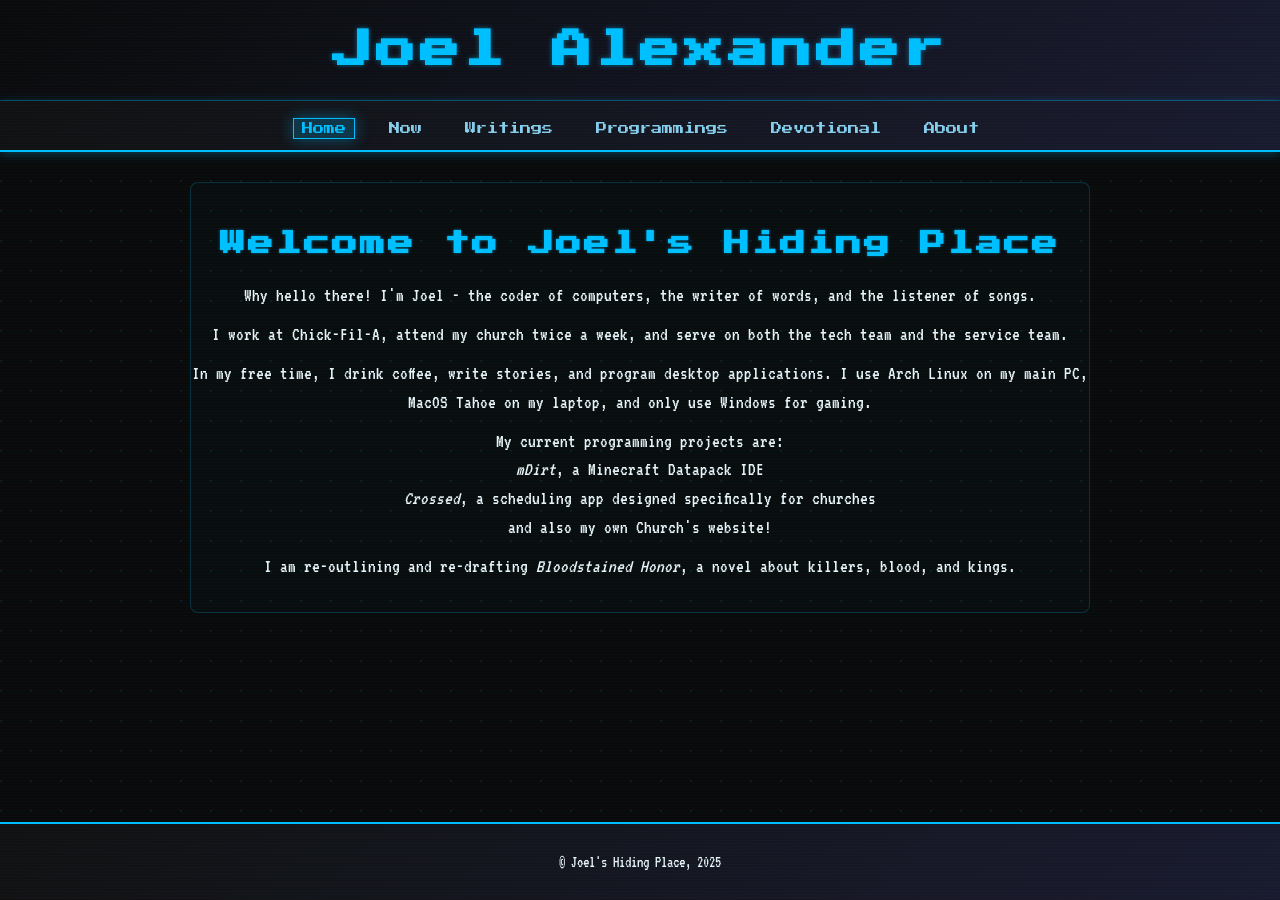
==== commit 4139dae5: "ya" ====
--- a/index.html
+++ b/index.html
@@ -41,21 +41,21 @@
                 <em>mDirt</em>, a Minecraft Datapack IDE<br>
                 <em>Crossed</em>, a scheduling app designed specifically for churches<br>
                 and also my own Church's website!</p>
-                <p>I am outlining <em>Of Fog and Shadow</em> - a steampunk dystopian thriller about lies, deception, and... gods?</p>
+                <p>I am re-outlining and re-drafting <em>Bloodstained Honor</em>, a novel about killers, blood, and kings.</p>
             </section>
 
             <!-- Now Section -->
             <section id="now">
                 <h2>What I'm Doing Now</h2>
                 <p><strong>👨‍💻 Programming: </strong><br>mDirt - a Minecraft Datapack IDE built in Python.<br>Crossed - a scheduling app designed for Churches.</p>
-                <p><strong>✍️ Writing: </strong><br><em>Of Fog and Shadow</em>, the first novel set in a trilogy.</p>
-                <p><strong>📚 Reading: </strong><br><em>The Lord of the Rings</em> by J.R.R. Tolkien<br><em>The Screwtape Letters</em> by C.S. Lewis</p>
+                <p><strong>✍️ Writing: </strong><br><em>Bloodstained Honor</em>, the first novel set in a trilogy.</p>
+                <p><strong>📚 Reading: </strong><br><em>Mere Christianity</em> by C.S. Lewis and <em>The Name of the Wind</em> by Patrick Rothfuss.</p>
                 <p><strong>🎵 Music: </strong><br>In my NF era. Also pulling back out that classing '70s rock.</p>
                 <p><strong>🎮 Games: </strong><br>Minecraft. Hytale. For the King. Lethal Company. Ultimate Chicken Horse.
                 </p>
                 <p><strong>🧠 Learning: </strong><br>Preparing myself for college.<br>Learning app development for iOS and Android.</p>
                 <br>
-                <p><em>Last updated: January 6th, 2025 | Inspired by <a
+                <p><em>Last updated: January 25th, 2025 | Inspired by <a
                             href="https://nownownow.com">nownownow.com</a></em></p>
                 <br>
                 <h2>Now Playing</h2>
@@ -80,18 +80,18 @@
                 <p>A place to share my writings and worlds.</p>
 
                 <div class="word-count">
-                    <div>Of Fog and Shadow</div>
-                    <div class="count">0</div>
+                    <div>Bloodstained Honor</div>
+                    <div class="count">20,413</div>
                     <div>And counting...</div>
                 </div>
 
                 <div class="project">
                     <div class="project-header" onclick="toggleProject('bloodstained-honor')">
-                        <h2 class="project-title">Of Fog and Shadow <span class="project-status">Outline</span>
+                        <h2 class="project-title">Bloodstained Honor <span class="project-status">Drafting</span>
                         </h2>
                         <div class="project-stats">
-                            <span>📖 0 words</span>
-                            <span>🎯 Goal: 80,000</span>
+                            <span>📖 20,413 words</span>
+                            <span>🎯 Goal: 100,000</span>
                         </div>
                         <p style="margin: 10px 0 0 0; font-size: 1.1rem;">A dystopian fantasy thriller with gods, kings, and the Void.</p>
                     </div>
@@ -111,28 +111,14 @@
                         <div class="tab-content active" id="bloodstained-honor-overview">
                             <h3>Project Overview</h3>
                             <div class="progress-bar">
-                                <div class="progress-fill" style="width: 30%"></div>
+                                <div class="progress-fill" style="width: 20%"></div>
                             </div>
-                            <p><strong>Progress:</strong> 0% complete (0 / 80,000 words)</p>
+                            <p><strong>Progress:</strong> 20% complete (20,413 / 100,000 words)</p>
 
                             <p><strong>Genre:</strong> Dystopian Fantasy</p>
                             <p><strong>Themes:</strong> Gods, kings, lies, political drama.</p>
 
-                            <p><strong>Synopsis:</strong><br> Long ago, the world existed as a continuous whole. The ancient gods ruled openly from the Coalition, shaping reality not as tyrants, but as stewards of systems too large for mortals to perceive. Humanity lived beneath them, prosperous and dependant, never fully understanding the forces that sustained their world.
-
-Between the gods and the mortals, were the lesser gods—The Miriad. They existed as the intermediaries, living amongst the mortals. They had less power, but more knowledge of the mortals themselves, and more influence over them. But they began to speak: of independence, of humanity’s right to rule itself. A generation of human leaders listened. They sewed lies, telling humanity that the gods were tyrants. Ambition grew, replacing the reverence that once stood.
-
-The Divinity Engines were not created as weapons, per-say. They were devised as a way to bind the divine power, regulate it, and redistribute it in ways humanity saw fit. When the first god was successfully imprisoned, it was hailed as a great triumph. The act shattered the authority of the Coalition, and one by one the gods were captured.
-
-The consequences were not immediate. For a brief time, the world seemed unchanged. Then the earth began to fall. Vast chasms tore open across the land. Rain ceased entirely. Rivers dried, crops withered, and famine spread fast. Millions died in a slow unraveling.
-
-A civilization collapsed, humanity turned inward. Engineers and rulers constructed a single fortress city amid the chaos, concentrating remaining resources, machines, and imprisoned gods within its walls. When the city was sealed, the rest of the world was abandoned.
-
-With their remaining strength, the captured gods enacted one final act. They summoned a great Fog and cast it across the broken world. The Fog swallowed the lands beyond the city, obscuring them entirely. It could not, however, penetrate the city’s defenses. What it did to the world remains unknown, but the common theory is that it ended all life it came across.
-
-Over generations, memory hardened into doctrine. The Fog became the Shade. The city’s survival became proof of the Government’s righteousness. Five centuries passed. History ended at the Wall.
-
-But one god was left behind. One god, trapped in an Engine in the midst of the Fog. The one god who broke free.
+                            <p><strong>Synopsis:</strong><br>
 </p>
 
                             <p><strong>Current Stage:</strong> Outline</p>
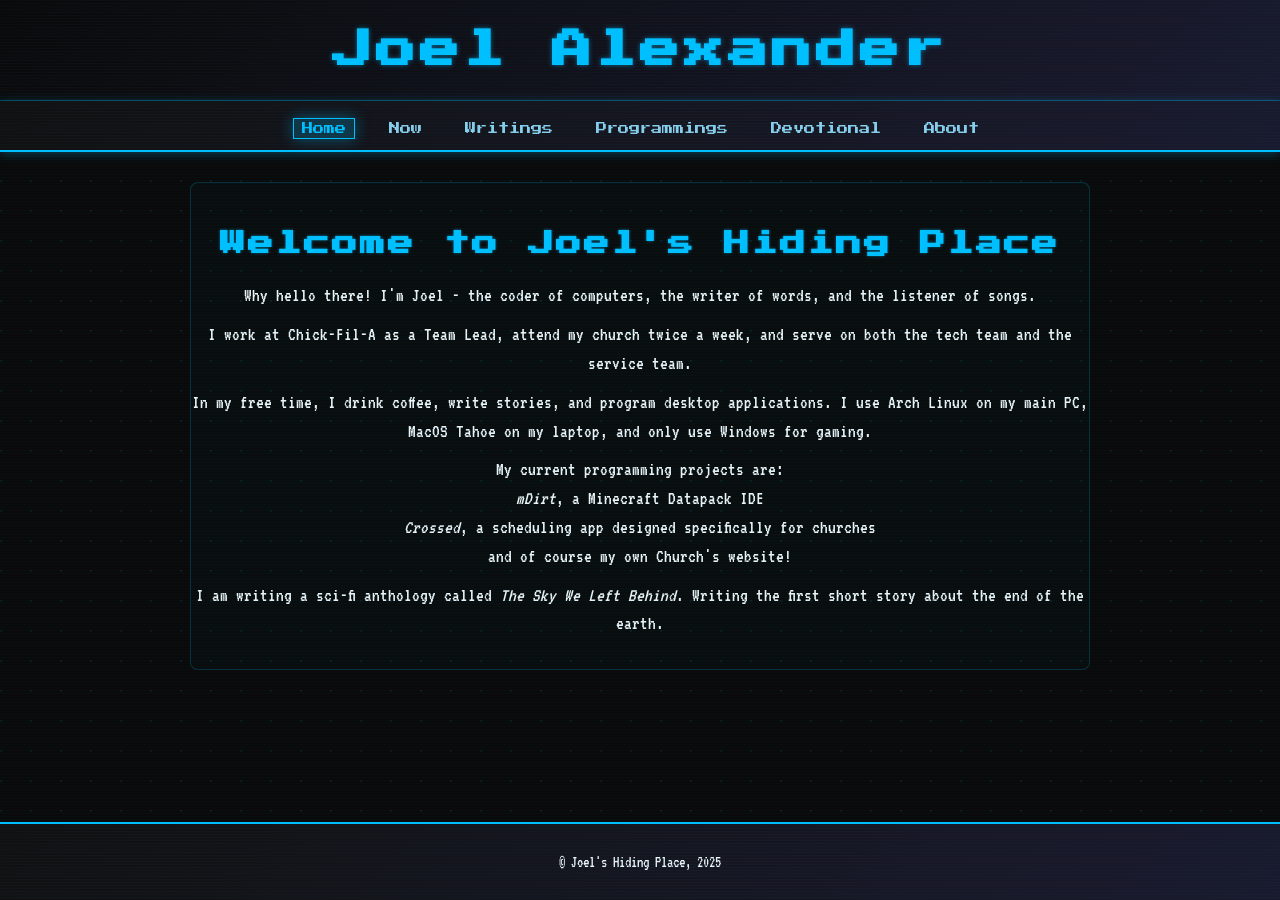
==== commit 4a295712: "April Update" ====
--- a/index.html
+++ b/index.html
@@ -33,29 +33,29 @@
                 <h1>Welcome to Joel's Hiding Place</h1>
                 <p>Why hello there! I'm Joel - the coder of computers, the writer of words, and the listener of songs.
                 </p>
-                <p>I work at Chick-Fil-A, attend my church twice a week, and serve on both the tech team and the service team.</p>
+                <p>I work at Chick-Fil-A as a Team Lead, attend my church twice a week, and serve on both the tech team and the service team.</p>
                 <p>In my free time, I drink coffee, write stories, and program desktop applications. I use Arch Linux on my main PC, MacOS Tahoe on my laptop, 
                     and only use Windows for gaming.
                 </p>
                 <p>My current programming projects are:<br>
                 <em>mDirt</em>, a Minecraft Datapack IDE<br>
                 <em>Crossed</em>, a scheduling app designed specifically for churches<br>
-                and also my own Church's website!</p>
-                <p>I am re-outlining and re-drafting <em>Bloodstained Honor</em>, a novel about killers, blood, and kings.</p>
+                and of course my own Church's website!</p>
+                <p>I am writing a sci-fi anthology called <em>The Sky We Left Behind</em>. Writing the first short story about the end of the earth.</p>
             </section>
 
             <!-- Now Section -->
             <section id="now">
                 <h2>What I'm Doing Now</h2>
                 <p><strong>👨‍💻 Programming: </strong><br>mDirt - a Minecraft Datapack IDE built in Python.<br>Crossed - a scheduling app designed for Churches.</p>
-                <p><strong>✍️ Writing: </strong><br><em>Bloodstained Honor</em>, the first novel set in a trilogy.</p>
-                <p><strong>📚 Reading: </strong><br><em>Mere Christianity</em> by C.S. Lewis and <em>The Name of the Wind</em> by Patrick Rothfuss.</p>
-                <p><strong>🎵 Music: </strong><br>In my NF era. Also pulling back out that classing '70s rock.</p>
-                <p><strong>🎮 Games: </strong><br>Minecraft. Hytale. For the King. Lethal Company. Ultimate Chicken Horse.
+                <p><strong>✍️ Writing: </strong><br><em>A dystopian sci-fi anthology</em>, titled <em>The Sky We Left Behind</em>.</p>
+                <p><strong>📚 Reading: </strong><br><em>The Name of the Wind</em> by Patrick Rothfuss.</p>
+                <p><strong>🎵 Music: </strong><br>Mostly classic rock - Zepplin, the Eagles, etc.</p>
+                <p><strong>🎮 Games: </strong><br>Minecraft. Hytale. Any co-op games with prox chat.
                 </p>
                 <p><strong>🧠 Learning: </strong><br>Preparing myself for college.<br>Learning app development for iOS and Android.</p>
                 <br>
-                <p><em>Last updated: January 25th, 2025 | Inspired by <a
+                <p><em>Last updated: April 15th, 2026 | Inspired by <a
                             href="https://nownownow.com">nownownow.com</a></em></p>
                 <br>
                 <h2>Now Playing</h2>
@@ -80,51 +80,58 @@
                 <p>A place to share my writings and worlds.</p>
 
                 <div class="word-count">
-                    <div>Bloodstained Honor</div>
-                    <div class="count">20,413</div>
+                    <div>Destruction</div>
+                    <div class="count">663</div>
                     <div>And counting...</div>
                 </div>
 
                 <div class="project">
-                    <div class="project-header" onclick="toggleProject('bloodstained-honor')">
-                        <h2 class="project-title">Bloodstained Honor <span class="project-status">Drafting</span>
+                    <div class="project-header" onclick="toggleProject('destruction')">
+                        <h2 class="project-title">Destruction <span class="project-status">First Draft</span>
                         </h2>
                         <div class="project-stats">
-                            <span>📖 20,413 words</span>
-                            <span>🎯 Goal: 100,000</span>
-                        </div>
-                        <p style="margin: 10px 0 0 0; font-size: 1.1rem;">A dystopian fantasy thriller with gods, kings, and the Void.</p>
-                    </div>
-
-                    <div class="project-content" id="bloodstained-honor-content">
+                            <span>📖 663 words</span>
+                            <span>🎯 Goal: 5,000</span>
+                        </div>
+                        <p style="margin: 10px 0 0 0; font-size: 1.1rem;">A sci-fi short story about humanity's exodous from earth, and one man's quest to save his family.</p>
+                    </div>
+
+                    <div class="project-content" id="destruction-content">
                         <div class="content-tabs">
                             <button class="tab-button active"
-                                onclick="showTab(event, 'bloodstained-honor', 'overview')">Overview</button>
+                                onclick="showTab(event, 'destruction', 'overview')">Overview</button>
                             <button class="tab-button"
-                                onclick="showTab(event, 'bloodstained-honor', 'characters')">Characters</button>
+                                onclick="showTab(event, 'destruction', 'characters')">Characters</button>
                             <button class="tab-button"
-                                onclick="showTab(event, 'bloodstained-honor', 'lore')">World</button>
+                                onclick="showTab(event, 'destruction', 'lore')">World</button>
                             <button class="tab-button"
-                                onclick="showTab(event, 'bloodstained-honor', 'excerpts')">Excerpts</button>
-                        </div>
-
-                        <div class="tab-content active" id="bloodstained-honor-overview">
+                                onclick="showTab(event, 'destruction', 'excerpts')">Excerpts</button>
+                        </div>
+
+                        <div class="tab-content active" id="destruction-overview">
                             <h3>Project Overview</h3>
                             <div class="progress-bar">
-                                <div class="progress-fill" style="width: 20%"></div>
+                                <div class="progress-fill" style="width: 13%"></div>
                             </div>
-                            <p><strong>Progress:</strong> 20% complete (20,413 / 100,000 words)</p>
-
-                            <p><strong>Genre:</strong> Dystopian Fantasy</p>
+                            <p><strong>Progress:</strong> 13% complete (663 / 5,000 words)</p>
+
+                            <p><strong>Genre:</strong> Sci-fi Thriller</p>
                             <p><strong>Themes:</strong> Gods, kings, lies, political drama.</p>
 
-                            <p><strong>Synopsis:</strong><br>
-</p>
-
-                            <p><strong>Current Stage:</strong> Outline</p>
-                        </div>
-
-                        <div class="tab-content" id="bloodstained-honor-characters">
+                            <p><strong>Synopsis:</strong><br>Thirty years ago, the United World Government interrupted every signal on Earth with a single announcement: the planet was dying, and only a fraction of humanity could be saved. Hundreds of massive life ships—Arks—were already under construction, but nowhere near enough to carry the global population. Billions would be left behind.
+
+At the time, there was hope. Scientific projections estimated nearly a century remained before Earth became uninhabitable, giving humanity time to evacuate in an orderly, if cruel, selection process.
+
+That estimate was wrong.
+
+Now, three decades into the evacuation effort, a second broadcast shatters what remains of global stability. Planetary systems are collapsing far faster than predicted. Humanity is informed it has four weeks before Earth becomes completely uninhabitable. The selection process is immediately reduced to randomized allocation, leaving most people with no control over their fate.
+
+In the midst of this collapse, Josiah Martin realizes his family will not be chosen. With time running out and systems already locked into final evacuation protocols, he makes a decision that will define his survival: he will not wait for selection. He will infiltrate an Ark.</p>
+
+                            <p><strong>Current Stage:</strong> First Draft</p>
+                        </div>
+
+                        <div class="tab-content" id="destruction-characters">
                             <h3>Main Characters</h3>
                             <p>Characters coming soon.</p>
 
@@ -145,13 +152,13 @@
 
                         </div>
 
-                        <div class="tab-content" id="bloodstained-honor-lore">
+                        <div class="tab-content" id="destruction-lore">
                             <h3>World Building</h3>
 
                             
                         </div>
 
-                        <div class="tab-content" id="bloodstained-honor-excerpts">
+                        <div class="tab-content" id="destruction-excerpts">
                             <h3>Story Excerpts</h3>
 
                             
@@ -230,7 +237,7 @@
                 </ul>
 
                 <p>When I'm not programming, writing, or thinking about programming and writing, you can usually find me
-                    playing games with friends, building computers, or eating chocolate.</p>
+                    playing games with friends, solving a Rubik's cube, or doing card tricks.</p>
             </section>
         </div>
     </div>
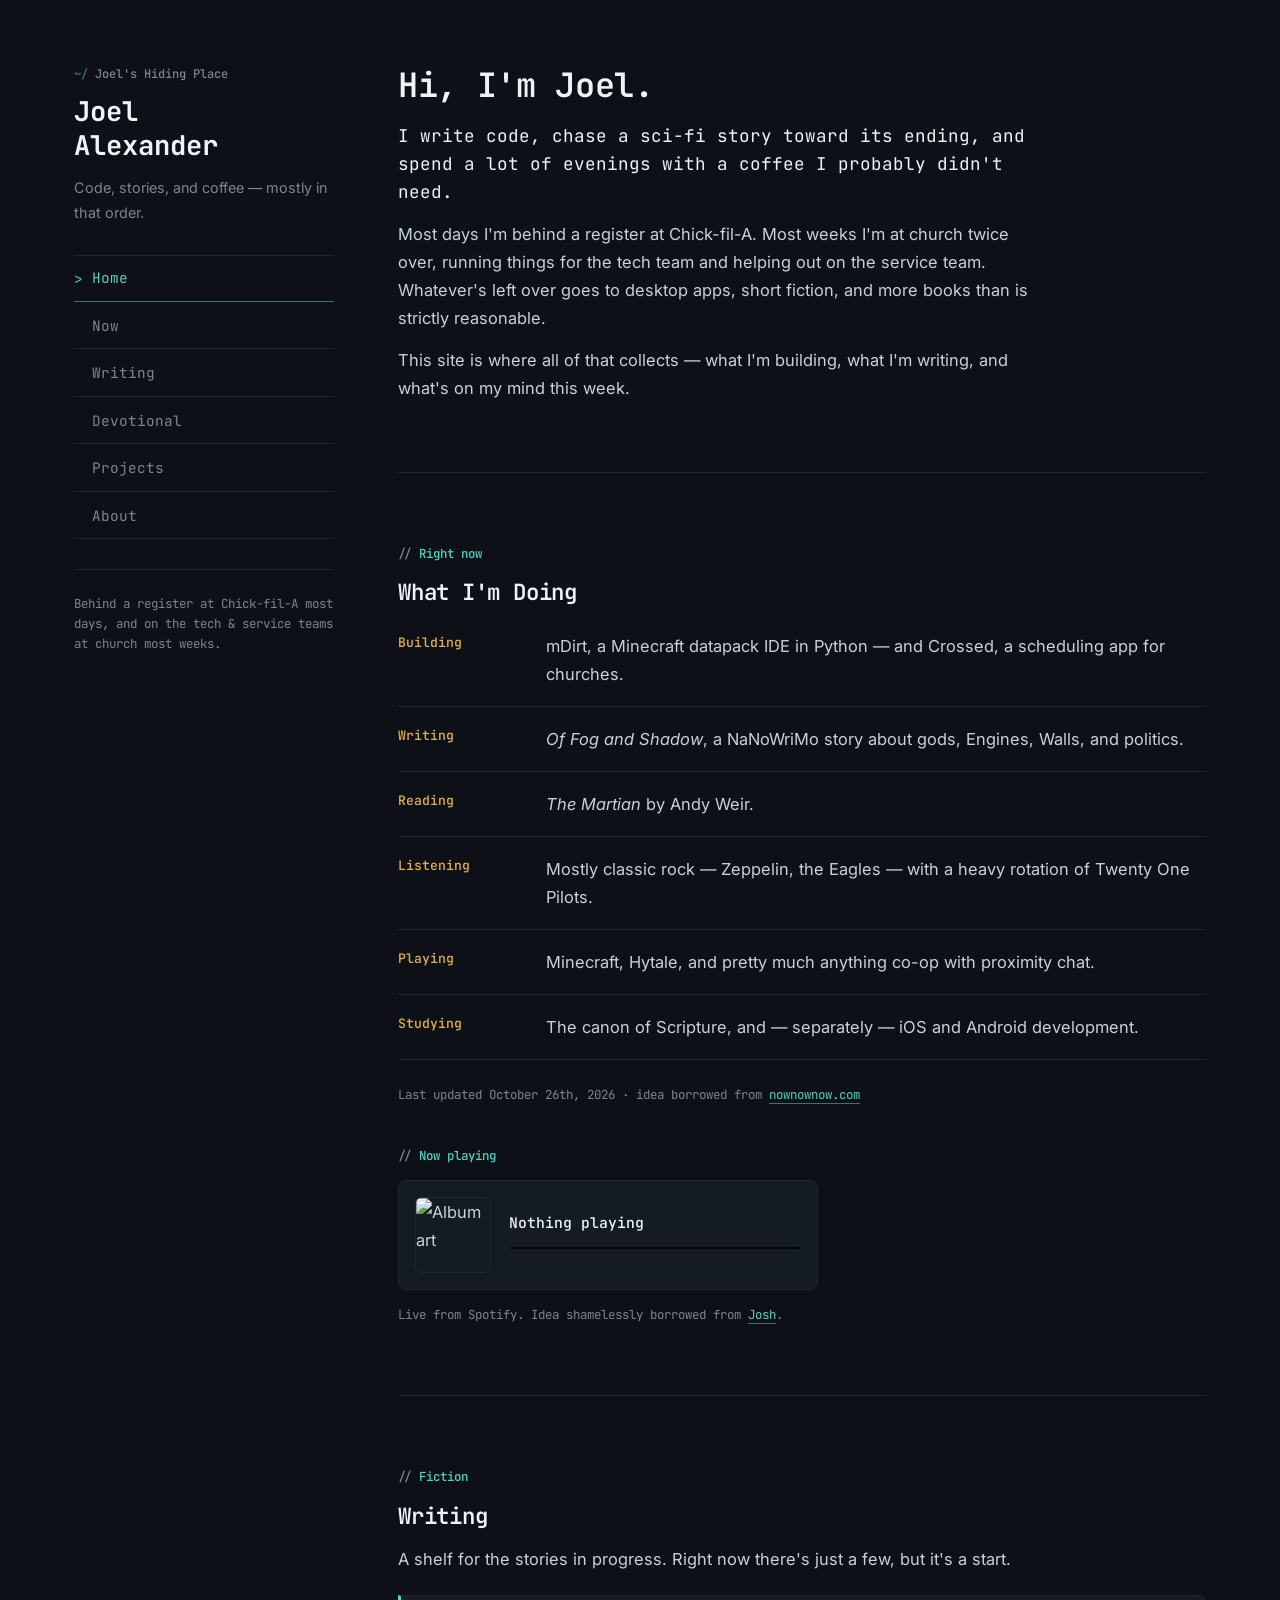
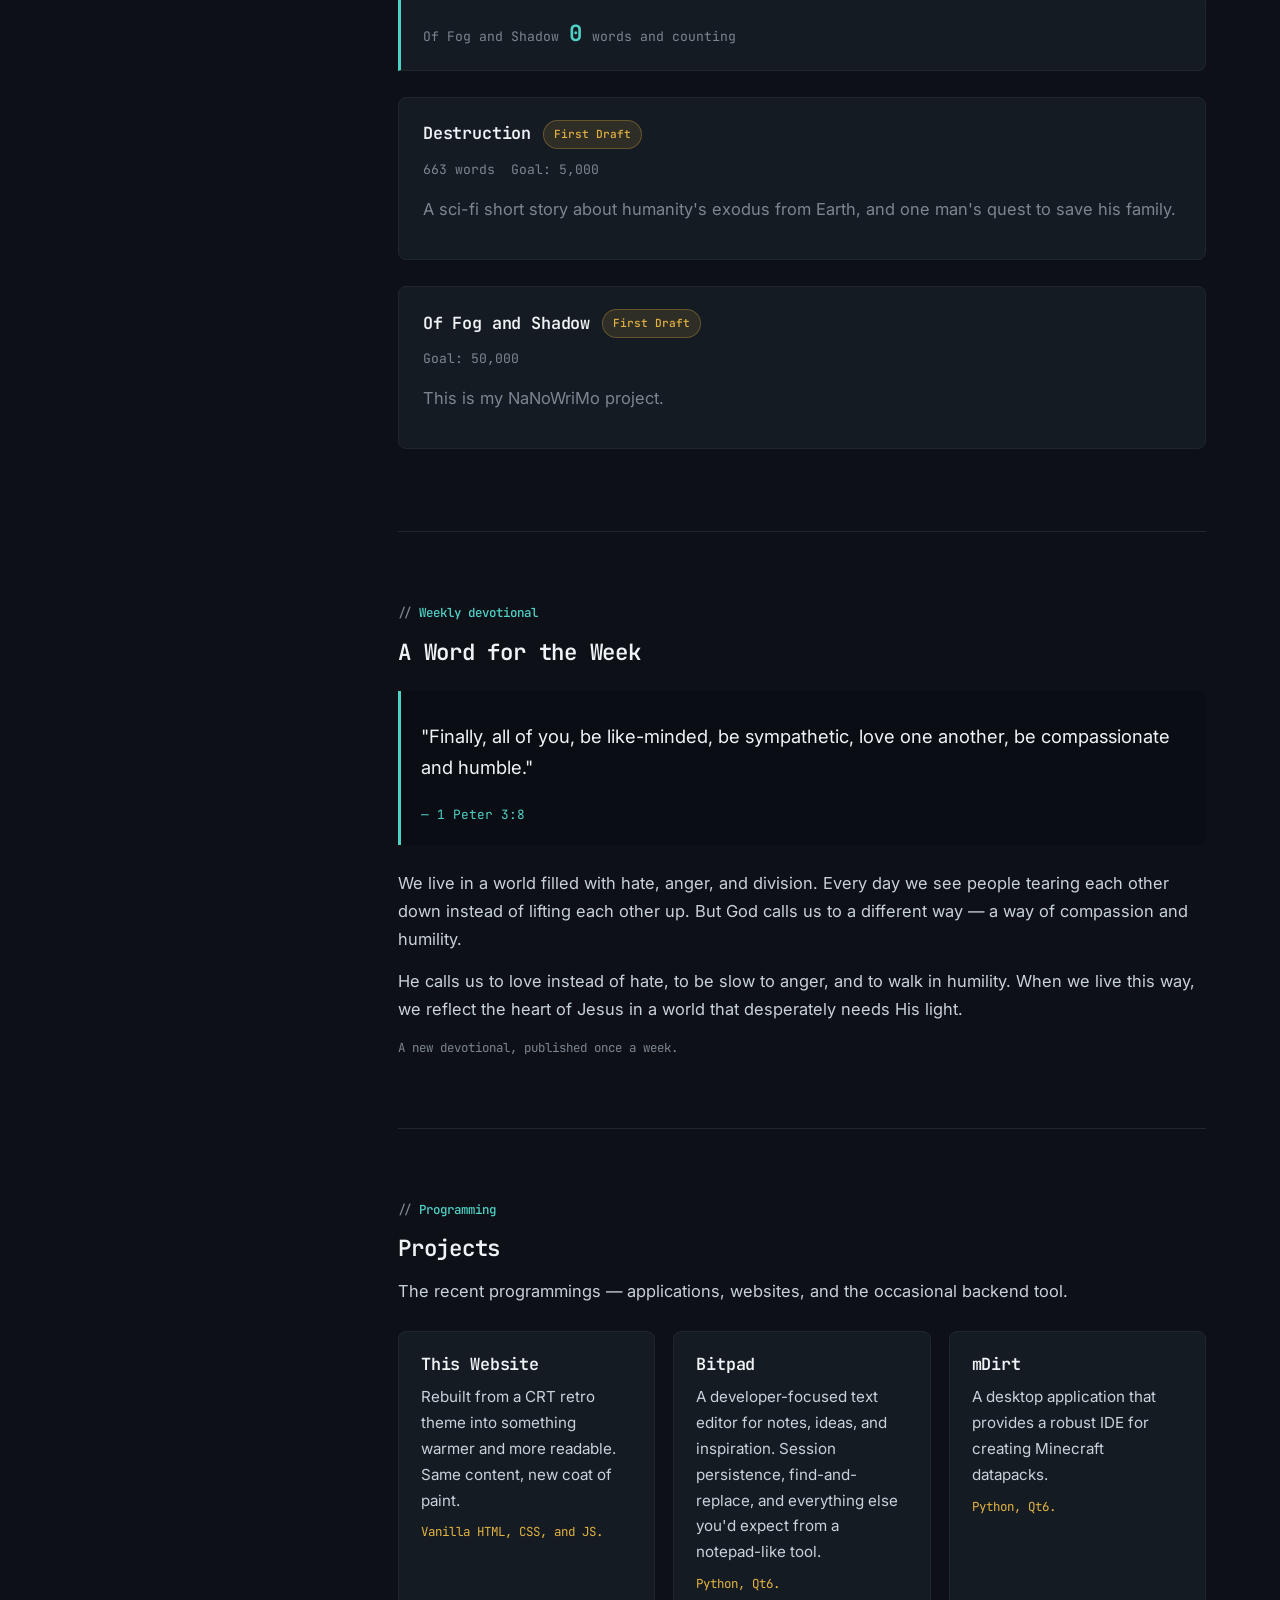
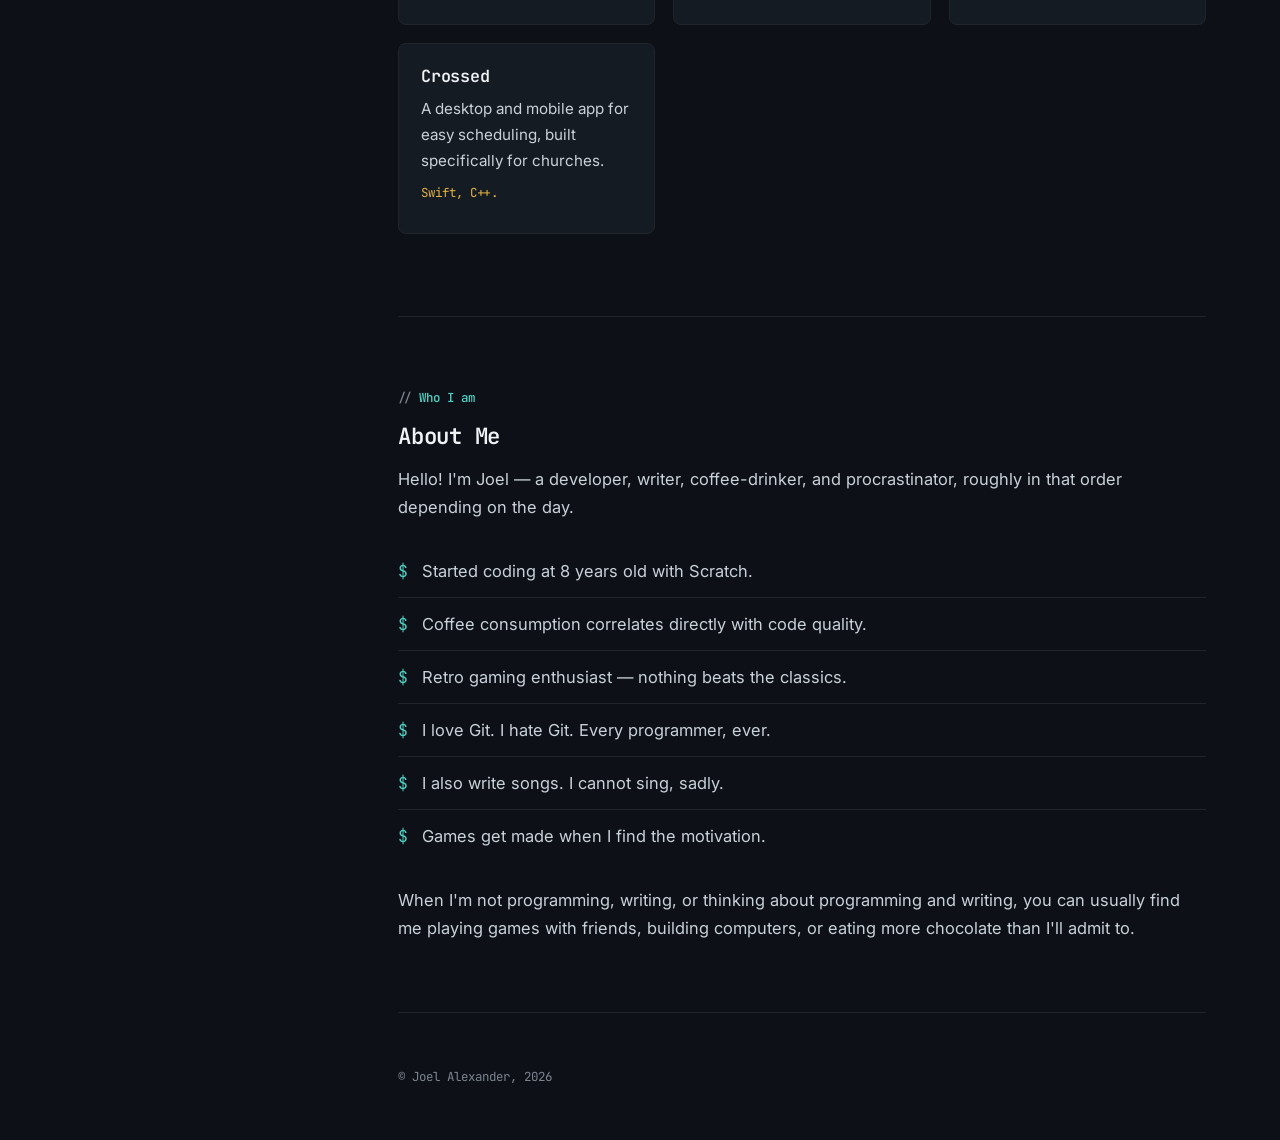
==== commit c24d403d: "Major Update" ====
--- a/index.html
+++ b/index.html
@@ -1,252 +1,296 @@
-<!DOCTYPE html>
-<html lang="en">
-
-<head>
-    <meta charset="UTF-8">
-    <meta name="viewport" content="width=device-width, initial-scale=1.0">
-    <title>Joel's Hiding Place</title>
-    <link rel="stylesheet" href="styles.css?=v3">
-    <link rel="icon" type="image/jpg" href="unnamed.jpg">
-</head>
-
-<body>
-    <div class="main-wrapper">
-        <header class="site-header">
-            <h1 class="site-title">Joel Alexander</h1>
-        </header>
-
-        <!-- Navigation -->
-        <nav class="navbar">
-            <ul>
-                <li><a href="#home">Home</a></li>
-                <li><a href="#now">Now</a></li>
-                <li><a href="#writings">Writings</a></li>
-                <li><a href="#projects">Programmings</a></li>
-                <li><a href="#devotional">Devotional</a></li>
-                <li><a href="#about">About</a></li>
-            </ul>
-        </nav>
-
-        <div class="content">
-            <!-- Home Section -->
-            <section id="home">
-                <h1>Welcome to Joel's Hiding Place</h1>
-                <p>Why hello there! I'm Joel - the coder of computers, the writer of words, and the listener of songs.
-                </p>
-                <p>I work at Chick-Fil-A as a Team Lead, attend my church twice a week, and serve on both the tech team and the service team.</p>
-                <p>In my free time, I drink coffee, write stories, and program desktop applications. I use Arch Linux on my main PC, MacOS Tahoe on my laptop, 
-                    and only use Windows for gaming.
-                </p>
-                <p>My current programming projects are:<br>
-                <em>mDirt</em>, a Minecraft Datapack IDE<br>
-                <em>Crossed</em>, a scheduling app designed specifically for churches<br>
-                and of course my own Church's website!</p>
-                <p>I am writing a sci-fi anthology called <em>The Sky We Left Behind</em>. Writing the first short story about the end of the earth.</p>
-            </section>
-
-            <!-- Now Section -->
-            <section id="now">
-                <h2>What I'm Doing Now</h2>
-                <p><strong>👨‍💻 Programming: </strong><br>mDirt - a Minecraft Datapack IDE built in Python.<br>Crossed - a scheduling app designed for Churches.</p>
-                <p><strong>✍️ Writing: </strong><br><em>A dystopian sci-fi anthology</em>, titled <em>The Sky We Left Behind</em>.</p>
-                <p><strong>📚 Reading: </strong><br><em>The Name of the Wind</em> by Patrick Rothfuss.</p>
-                <p><strong>🎵 Music: </strong><br>Mostly classic rock - Zepplin, the Eagles, etc.</p>
-                <p><strong>🎮 Games: </strong><br>Minecraft. Hytale. Any co-op games with prox chat.
-                </p>
-                <p><strong>🧠 Learning: </strong><br>Preparing myself for college.<br>Learning app development for iOS and Android.</p>
-                <br>
-                <p><em>Last updated: April 15th, 2026 | Inspired by <a
-                            href="https://nownownow.com">nownownow.com</a></em></p>
-                <br>
-                <h2>Now Playing</h2>
-                <div class="spotify-widget">
-                    <img id="spotify-album" src="" alt="Album Art">
-                    <div class="spotify-info">
-                        <p id="spotify-track">Track Name</p>
-                        <p id="spotify-artist">Artist Name</p>
-                    </div>
-                    <div class="progress-bar">
-                        <div class="progress-fill" id="spotify-progress"></div>
-                    </div>
-                </div>
-                <p>This widget displays what song I am currently listening to.</p>
-                <p><em>Thanks to <a href="https://justjoshindev.github.io">Josh</a> for the idea.</em></p>
-
-            </section>
-
-            <!-- Writings Section -->
-            <section id="writings">
-                <h2>Writings ✍️</h2>
-                <p>A place to share my writings and worlds.</p>
-
-                <div class="word-count">
-                    <div>Destruction</div>
-                    <div class="count">663</div>
-                    <div>And counting...</div>
-                </div>
-
-                <div class="project">
-                    <div class="project-header" onclick="toggleProject('destruction')">
-                        <h2 class="project-title">Destruction <span class="project-status">First Draft</span>
-                        </h2>
-                        <div class="project-stats">
-                            <span>📖 663 words</span>
-                            <span>🎯 Goal: 5,000</span>
-                        </div>
-                        <p style="margin: 10px 0 0 0; font-size: 1.1rem;">A sci-fi short story about humanity's exodous from earth, and one man's quest to save his family.</p>
-                    </div>
-
-                    <div class="project-content" id="destruction-content">
-                        <div class="content-tabs">
-                            <button class="tab-button active"
-                                onclick="showTab(event, 'destruction', 'overview')">Overview</button>
-                            <button class="tab-button"
-                                onclick="showTab(event, 'destruction', 'characters')">Characters</button>
-                            <button class="tab-button"
-                                onclick="showTab(event, 'destruction', 'lore')">World</button>
-                            <button class="tab-button"
-                                onclick="showTab(event, 'destruction', 'excerpts')">Excerpts</button>
-                        </div>
-
-                        <div class="tab-content active" id="destruction-overview">
-                            <h3>Project Overview</h3>
-                            <div class="progress-bar">
-                                <div class="progress-fill" style="width: 13%"></div>
-                            </div>
-                            <p><strong>Progress:</strong> 13% complete (663 / 5,000 words)</p>
-
-                            <p><strong>Genre:</strong> Sci-fi Thriller</p>
-                            <p><strong>Themes:</strong> Gods, kings, lies, political drama.</p>
-
-                            <p><strong>Synopsis:</strong><br>Thirty years ago, the United World Government interrupted every signal on Earth with a single announcement: the planet was dying, and only a fraction of humanity could be saved. Hundreds of massive life ships—Arks—were already under construction, but nowhere near enough to carry the global population. Billions would be left behind.
-
-At the time, there was hope. Scientific projections estimated nearly a century remained before Earth became uninhabitable, giving humanity time to evacuate in an orderly, if cruel, selection process.
-
-That estimate was wrong.
-
-Now, three decades into the evacuation effort, a second broadcast shatters what remains of global stability. Planetary systems are collapsing far faster than predicted. Humanity is informed it has four weeks before Earth becomes completely uninhabitable. The selection process is immediately reduced to randomized allocation, leaving most people with no control over their fate.
-
-In the midst of this collapse, Josiah Martin realizes his family will not be chosen. With time running out and systems already locked into final evacuation protocols, he makes a decision that will define his survival: he will not wait for selection. He will infiltrate an Ark.</p>
-
-                            <p><strong>Current Stage:</strong> First Draft</p>
-                        </div>
-
-                        <div class="tab-content" id="destruction-characters">
-                            <h3>Main Characters</h3>
-                            <p>Characters coming soon.</p>
-
-                            <!-- <div class="character-card"> -->
-                            <!--     <h4 class="character-name">Edvin Fairbairns</h4> -->
-                            <!--     <p><strong>Role:</strong> Protagonist, Assassin</p> -->
-                            <!--     <p><strong>Age:</strong> Late 20s</p> -->
-                            <!--     <p>Edvin is a merciless assassin forged by years under the brutal tutelage of Kelton -->
-                            <!--         Blaine. Once a starving street orphan, he was shaped into a weapon that lives only -->
-                            <!--         for contracts and the blood they spill. Outwardly cold and efficient, he carries -->
-                            <!--         deep scars from a life where survival always outweighed morality. His eyes sometimes -->
-                            <!--         flare crimson, a hint of the darker forces within him, though he resists believing -->
-                            <!--         it means anything more than madness. His struggle -->
-                            <!--         lies between remaining a blade for hire or finding redemption in a world that has -->
-                            <!--         never shown him mercy.</p> -->
-                            <!--         never shown him mercy.</p> -->
-                            <!-- </div> -->
-
-                        </div>
-
-                        <div class="tab-content" id="destruction-lore">
-                            <h3>World Building</h3>
-
-                            
-                        </div>
-
-                        <div class="tab-content" id="destruction-excerpts">
-                            <h3>Story Excerpts</h3>
-
-                            
-                        </div>
-                    </div>
-                </div>
-
-                <p><em>All word counts are pulled from my Google Drive every 30 seconds.</em></p>
-            </section>
-
-            <!-- Devotional Section -->
-            <section id="devotional">
-                <h2>Weekly Devotional</h2>
-                <blockquote>
-                    <p>"Finally, all of you, be like-minded, be sympathetic, love one another, be compassionate and
-                        humble."</p>
-                    <cite>- 1 Peter 3:8</cite>
-                </blockquote>
-                <p>We live in a world filled with hate, anger, and division. Every day we see people tearing each other
-                    down instead of
-                    lifting each other up. But God calls us to a different way, a way of compassion and
-                    humility.</p>
-                <p>God calls us to love instead of hate, to be slow to anger, and to walk in humility.
-                    When we live this way, we reflect the heart of Jesus in a world that desperatly needs His light.
-                </p>
-                <p><em>Devotional published once a week.</em></p>
-            </section>
-
-            <!-- Projects Section -->
-            <section id="projects">
-                <h2>Programmings 💻</h2>
-                <p>My recent programmings. From applications to websites to backend tools.</p>
-
-                <div class="grid">
-                    <div class="project-tile">
-                        <h3>Retro Website</h3>
-                        <p>This very website! A CRT 80s vibe!</p>
-                        <p><strong>Tech:</strong> Vanilla HTML, CSS, and JS.</p>
-                    </div>
-
-                    <div class="project-tile">
-                        <h3>Bitpad</h3>
-                        <p>A developer-focused text editor for notes, ideas, and inspiration built with PySide6. It
-                            features session persistence, find-replace, and everything else you'd expect from a
-                            notepad-like tool.</p>
-                        <p><strong>Tech:</strong> Python, Qt6.</p>
-                    </div>
-
-                    <div class="project-tile">
-                        <h3>mDirt</h3>
-                        <p>A desktop application that provides a robust IDE for creating Minecraft Datapacks.
-                        </p>
-                        <p><strong>Tech:</strong> Python, Qt6.</p>
-                    </div>
-
-                    <div class="project-tile">
-                        <h3>Crossed</h3>
-                        <p>A desktop & mobile app that provides an easy to use schedule system, designed specifically for churches.</p>
-                        <p><strong>Tech: </strong>Swift, C++.</p>
-                    </div>
-                </div>
-            </section>
-
-            <!-- About Section -->
-            <section id="about">
-                <h2>About Me 👋</h2>
-                <p>Hello! I'm Joel - a developer, writer, coffee-drinker, and procrastinator.</p>
-
-                <ul class="fun-facts">
-                    <li>🚀 Started coding at age 8 with Scratch</li>
-                    <li>☕ Coffee consumption directly correlates with code quality</li>
-                    <li>🎮 Retro gaming enthusiast - nothing beats the classics</li>
-                    <li>🌟 I love Git. I hate Git. - Every programmer ever</li>
-                    <li>🎸 I also write songs. I cannot sing, sadly</li>
-                    <li>🎮 Games get made when I find motivation</li>
-                </ul>
-
-                <p>When I'm not programming, writing, or thinking about programming and writing, you can usually find me
-                    playing games with friends, solving a Rubik's cube, or doing card tricks.</p>
-            </section>
-        </div>
-    </div>
-
-    <footer>
-        <p>© Joel's Hiding Place, 2025</p>
-    </footer>
-
-    <script src="script.js"></script>
-</body>
-
-</html>+<!DOCTYPE html>
+<html lang="en">
+
+<head>
+    <meta charset="UTF-8">
+    <meta name="viewport" content="width=device-width, initial-scale=1.0">
+    <title>Joel Alexander</title>
+    <meta name="description" content="Joel Alexander — developer, writer, and coffee-drinker. Notes on what I'm building, writing, and reading.">
+    <link rel="stylesheet" href="styles.css?=v5">
+    <link rel="icon" type="image/jpg" href="unnamed.jpg">
+</head>
+
+<body>
+    <div class="page">
+        <aside class="sidebar">
+            <div class="sidebar-inner">
+                <p class="kicker">Joel's Hiding Place</p>
+                <a href="#top" class="wordmark">Joel<br>Alexander</a>
+                <p class="tagline">Code, stories, and coffee — mostly in that order.</p>
+
+                <nav class="nav">
+                    <ul>
+                        <li><a href="#home" class="nav-link">Home</a></li>
+                        <li><a href="#now" class="nav-link">Now</a></li>
+                        <li><a href="#writing" class="nav-link">Writing</a></li>
+                        <li><a href="#devotional" class="nav-link">Devotional</a></li>
+                        <li><a href="#projects" class="nav-link">Projects</a></li>
+                        <li><a href="#about" class="nav-link">About</a></li>
+                    </ul>
+                </nav>
+
+                <p class="sidebar-note">Behind a register at Chick-fil-A most days, and on the tech &amp; service teams at church most weeks.</p>
+            </div>
+        </aside>
+
+        <main class="content" id="top">
+            <!-- Home -->
+            <section id="home" class="section hero">
+                <h1>Hi, I'm Joel.</h1>
+                <p class="lede">I write code, chase a sci-fi story toward its ending, and spend a lot of evenings with a coffee I probably didn't need.</p>
+                <p>Most days I'm behind a register at Chick-fil-A. Most weeks I'm at church twice over, running things for the tech team and helping out on the service team. Whatever's left over goes to desktop apps, short fiction, and more books than is strictly reasonable.</p>
+                <p>This site is where all of that collects — what I'm building, what I'm writing, and what's on my mind this week.</p>
+            </section>
+
+            <!-- Now -->
+            <section id="now" class="section">
+                <p class="eyebrow">Right now</p>
+                <h2>What I'm Doing</h2>
+
+                <dl class="now-list">
+                    <div class="now-row">
+                        <dt>Building</dt>
+                        <dd>mDirt, a Minecraft datapack IDE in Python — and Crossed, a scheduling app for churches.</dd>
+                    </div>
+                    <div class="now-row">
+                        <dt>Writing</dt>
+                        <dd><em>Of Fog and Shadow</em>, a NaNoWriMo story about gods, Engines, Walls, and politics.</dd>
+                    </div>
+                    <div class="now-row">
+                        <dt>Reading</dt>
+                        <dd><em>The Martian</em> by Andy Weir.</dd>
+                    </div>
+                    <div class="now-row">
+                        <dt>Listening</dt>
+                        <dd>Mostly classic rock — Zeppelin, the Eagles — with a heavy rotation of Twenty One Pilots.</dd>
+                    </div>
+                    <div class="now-row">
+                        <dt>Playing</dt>
+                        <dd>Minecraft, Hytale, and pretty much anything co-op with proximity chat.</dd>
+                    </div>
+                    <div class="now-row">
+                        <dt>Studying</dt>
+                        <dd>The canon of Scripture, and — separately — iOS and Android development.</dd>
+                    </div>
+                </dl>
+
+                <p class="fine-print">Last updated October 26th, 2026 · idea borrowed from <a href="https://nownownow.com">nownownow.com</a></p>
+
+                <div class="now-playing">
+                    <p class="eyebrow eyebrow-tight">Now playing</p>
+                    <div class="spotify-widget">
+                        <img id="spotify-album" src="unnamed.jpg" alt="Album art">
+                        <div class="spotify-info">
+                            <p id="spotify-track">Nothing playing</p>
+                            <p id="spotify-artist"></p>
+                            <div class="progress-bar">
+                                <div class="progress-fill" id="spotify-progress"></div>
+                            </div>
+                        </div>
+                    </div>
+                    <p class="fine-print">Live from Spotify. Idea shamelessly borrowed from <a href="https://justjoshindev.github.io">Josh</a>.</p>
+                </div>
+            </section>
+
+            <!-- Writing -->
+            <section id="writing" class="section">
+                <p class="eyebrow">Fiction</p>
+                <h2>Writing</h2>
+                <p>A shelf for the stories in progress. Right now there's just a few, but it's a start.</p>
+
+                <div class="word-count">
+                    <span class="word-count-label">Of Fog and Shadow</span>
+                    <span class="count">0</span>
+                    <span class="word-count-label">words and counting</span>
+                </div>
+
+                <div class="project">
+                    <div class="project-header" onclick="toggleProject('destruction')">
+                        <div class="project-heading">
+                            <h3 class="project-title">Destruction</h3>
+                            <span class="project-status">First Draft</span>
+                        </div>
+                        <div class="project-stats">
+                            <span>663 words</span>
+                            <span>Goal: 5,000</span>
+                        </div>
+                        <p class="project-blurb">A sci-fi short story about humanity's exodus from Earth, and one man's quest to save his family.</p>
+                    </div>
+
+                    <div class="project-content" id="destruction-content">
+                        <div class="content-tabs">
+                            <button class="tab-button active" onclick="showTab(event, 'destruction', 'overview')">Overview</button>
+                            <button class="tab-button" onclick="showTab(event, 'destruction', 'characters')">Characters</button>
+                            <button class="tab-button" onclick="showTab(event, 'destruction', 'lore')">World</button>
+                            <button class="tab-button" onclick="showTab(event, 'destruction', 'excerpts')">Excerpts</button>
+                        </div>
+
+                        <div class="tab-content active" id="destruction-overview">
+                            <div class="progress-bar">
+                                <div class="progress-fill" style="width: 13%"></div>
+                            </div>
+                            <p><strong>Progress:</strong> 13% complete (663 / 5,000 words)</p>
+                            <p><strong>Genre:</strong> Sci-fi thriller</p>
+                            <p><strong>Themes:</strong> Gods, kings, lies, political drama.</p>
+
+                            <p><strong>Synopsis:</strong></p>
+                            <p>Thirty years ago, the United World Government interrupted every signal on Earth with a single announcement: the planet was dying, and only a fraction of humanity could be saved. Hundreds of massive life ships — Arks — were already under construction, but nowhere near enough to carry the global population. Billions would be left behind.</p>
+                            <p>At the time, there was hope. Scientific projections estimated nearly a century remained before Earth became uninhabitable, giving humanity time to evacuate in an orderly, if cruel, selection process.</p>
+                            <p>That estimate was wrong.</p>
+                            <p>Now, three decades into the evacuation effort, a second broadcast shatters what remains of global stability. Planetary systems are collapsing far faster than predicted. Humanity is informed it has four weeks before Earth becomes completely uninhabitable. The selection process is immediately reduced to randomized allocation, leaving most people with no control over their fate.</p>
+                            <p>In the midst of this collapse, Josiah Martin realizes his family will not be chosen. With time running out and systems already locked into final evacuation protocols, he makes a decision that will define his survival: he will not wait for selection. He will infiltrate an Ark.</p>
+
+                            <p><strong>Current stage:</strong> First draft</p>
+                        </div>
+
+                        <div class="tab-content" id="destruction-characters">
+                            <h4>Main Characters</h4>
+                            <p class="placeholder">Characters coming soon.</p>
+                        </div>
+
+                        <div class="tab-content" id="destruction-lore">
+                            <h4>World Building</h4>
+                            <p class="placeholder">Notes coming soon.</p>
+                        </div>
+
+                        <div class="tab-content" id="destruction-excerpts">
+                            <h4>Excerpts</h4>
+                            <p class="placeholder">Nothing polished enough to share yet.</p>
+                        </div>
+                    </div>
+                </div>
+
+                <div class="project">
+                    <div class="project-header" onclick="toggleProject('fog-and-shadow')">
+                        <div class="project-heading">
+                            <h3 class="project-title">Of Fog and Shadow</h3>
+                            <span class="project-status">First Draft</span>
+                        </div>
+                        <div class="project-stats">
+                            <span>Goal: 50,000</span>
+                        </div>
+                        <p class="project-blurb">This is my NaNoWriMo project.</p>
+                    </div>
+
+                    <div class="project-content" id="fog-and-shadow-content">
+                        <div class="content-tabs">
+                            <button class="tab-button active" onclick="showTab(event, 'fog-and-shadow', 'overview')">Overview</button>
+                            <button class="tab-button" onclick="showTab(event, 'fog-and-shadow', 'characters')">Characters</button>
+                            <button class="tab-button" onclick="showTab(event, 'fog-and-shadow', 'lore')">World</button>
+                            <button class="tab-button" onclick="showTab(event, 'fog-and-shadow', 'excerpts')">Excerpts</button>
+                        </div>
+
+                        <div class="tab-content active" id="fog-and-shadow-overview">
+                            <div class="progress-bar">
+                                <div class="progress-fill" style="width: 0%"></div>
+                            </div>
+                            <p><strong>Progress:</strong> 0% complete (0 / 50,000 words)</p>
+                            <p><strong>Genre:</strong> Dystopian Fantasy</p>
+                            <p><strong>Themes:</strong> Gods, kings, lies, political drama.</p>
+                            <p><strong>Synopsis:</strong> 
+Five hundred years ago, humanity chained its gods. The world died for it.
+
+What’s left lives behind the Wall of Sanctum, on rationed water and borrowed light, while the Shade swallows everything beyond.
+
+Tobin copies the Government’s decrees. He was taken from the slums as a boy, given a new name, and taught to be grateful. When a rebel named Ves corners him in the market, Tobin threatens to turn him in.
+
+He never does.
+
+Instead, he starts reading. The histories have been scraped and rewritten. The rations keep shrinking. And beneath the city, the Engines hum like something breathing.
+
+Some lies are the only thing holding a city up.</p>
+                        </div>
+
+                        <div class="tab-content" id="fog-and-shadow-characters">
+                            <h4>Main Characters</h4>
+                            <p class="placeholder">Characters coming soon.</p>
+                        </div>
+
+                        <div class="tab-content" id="fog-and-shadow-lore">
+                            <h4>World Building</h4>
+                            <p class="placeholder">Notes coming soon.</p>
+                        </div>
+
+                        <div class="tab-content" id="fog-and-shadow-excerpts">
+                            <h4>Excerpts</h4>
+                            <p class="placeholder">Nothing polished enough to share yet.</p>
+                        </div>
+                    </div>
+                </div>
+
+            </section>
+
+            <!-- Devotional -->
+            <section id="devotional" class="section">
+                <p class="eyebrow">Weekly devotional</p>
+                <h2>A Word for the Week</h2>
+                <blockquote>
+                    <p>"Finally, all of you, be like-minded, be sympathetic, love one another, be compassionate and humble."</p>
+                    <cite>1 Peter 3:8</cite>
+                </blockquote>
+                <p>We live in a world filled with hate, anger, and division. Every day we see people tearing each other down instead of lifting each other up. But God calls us to a different way — a way of compassion and humility.</p>
+                <p>He calls us to love instead of hate, to be slow to anger, and to walk in humility. When we live this way, we reflect the heart of Jesus in a world that desperately needs His light.</p>
+                <p class="fine-print">A new devotional, published once a week.</p>
+            </section>
+
+            <!-- Projects -->
+            <section id="projects" class="section">
+                <p class="eyebrow">Programming</p>
+                <h2>Projects</h2>
+                <p>The recent programmings — applications, websites, and the occasional backend tool.</p>
+
+                <div class="grid">
+                    <div class="project-tile">
+                        <h3>This Website</h3>
+                        <p>Rebuilt from a CRT retro theme into something warmer and more readable. Same content, new coat of paint.</p>
+                        <p class="tech">Vanilla HTML, CSS, and JS.</p>
+                    </div>
+
+                    <div class="project-tile">
+                        <h3>Bitpad</h3>
+                        <p>A developer-focused text editor for notes, ideas, and inspiration. Session persistence, find-and-replace, and everything else you'd expect from a notepad-like tool.</p>
+                        <p class="tech">Python, Qt6.</p>
+                    </div>
+
+                    <div class="project-tile">
+                        <h3>mDirt</h3>
+                        <p>A desktop application that provides a robust IDE for creating Minecraft datapacks.</p>
+                        <p class="tech">Python, Qt6.</p>
+                    </div>
+
+                    <div class="project-tile">
+                        <h3>Crossed</h3>
+                        <p>A desktop and mobile app for easy scheduling, built specifically for churches.</p>
+                        <p class="tech">Swift, C++.</p>
+                    </div>
+                </div>
+            </section>
+
+            <!-- About -->
+            <section id="about" class="section">
+                <p class="eyebrow">Who I am</p>
+                <h2>About Me</h2>
+                <p>Hello! I'm Joel — a developer, writer, coffee-drinker, and procrastinator, roughly in that order depending on the day.</p>
+
+                <ul class="fun-facts">
+                    <li>Started coding at 8 years old with Scratch.</li>
+                    <li>Coffee consumption correlates directly with code quality.</li>
+                    <li>Retro gaming enthusiast — nothing beats the classics.</li>
+                    <li>I love Git. I hate Git. Every programmer, ever.</li>
+                    <li>I also write songs. I cannot sing, sadly.</li>
+                    <li>Games get made when I find the motivation.</li>
+                </ul>
+
+                <p>When I'm not programming, writing, or thinking about programming and writing, you can usually find me playing games with friends, building computers, or eating more chocolate than I'll admit to.</p>
+            </section>
+
+            <footer class="site-footer">
+                <p>© Joel Alexander, 2026</p>
+            </footer>
+        </main>
+    </div>
+
+    <script src="script.js"></script>
+</body>
+
+</html>
--- a/styles.css
+++ b/styles.css
@@ -1,768 +1,659 @@
-/* ============================================
-   IMPORTS & FONTS
-   ============================================ */
-@import url('https://fonts.googleapis.com/css2?family=Press+Start+2P&family=VT323&display=swap');
-
-/* ============================================
-   BASE STYLES & LAYOUT
-   ============================================ */
-body {
-    background-color: #0a0a0a;
-    color: #e8f4f8;
-    font-family: 'VT323', monospace;
-    font-size: 1.2rem;
-    margin: 0;
-    padding: 0;
-    line-height: 1.5;
-    display: flex;
-    flex-direction: column;
-    min-height: 100vh;
-    -webkit-font-smoothing: subpixel-antialiased;
-    -moz-osx-font-smoothing: auto;
-    text-rendering: optimizeLegibility;
-}
-
-.main-wrapper {
-    flex: 1;
-}
-
-.content {
-    max-width: 900px;
-    margin: auto;
-    padding: 30px 20px;
-}
-
-/* ============================================
-   RETRO EFFECTS (Scanlines & Grid)
-   ============================================ */
-body::before {
-    content: "";
-    position: fixed;
-    top: 0;
-    left: 0;
-    width: 100%;
-    height: 100%;
-    background: repeating-linear-gradient(to bottom,
-            rgba(0, 191, 255, 0.03),
-            rgba(0, 191, 255, 0.03) 1px,
-            transparent 1px,
-            transparent 3px);
-    pointer-events: none;
-    z-index: 9999;
-}
-
-body::after {
-    content: "";
-    position: fixed;
-    top: 0;
-    left: 0;
-    width: 100%;
-    height: 100%;
-    background-image: radial-gradient(circle at 1px 1px, rgba(0, 191, 255, 0.1) 1px, transparent 0);
-    background-size: 30px 30px;
-    pointer-events: none;
-    z-index: -1;
-}
-
-/* ============================================
-   TYPOGRAPHY
-   ============================================ */
-h1,
-h2,
-h3 {
-    font-family: 'Press Start 2P', monospace;
-    color: #00bfff;
-    text-shadow: 0 0 3px rgba(0, 191, 255, 0.5);
-    margin-bottom: 15px;
-    letter-spacing: 2px;
-    -webkit-font-smoothing: antialiased;
-    -moz-osx-font-smoothing: grayscale;
-}
-
-h1 {
-    font-size: 1.6rem;
-    margin-bottom: 20px;
-}
-
-h2 {
-    font-size: 1.1rem;
-}
-
-a {
-    color: #87ceeb;
-    text-decoration: none;
-    transition: all 0.3s ease;
-    border-bottom: 1px solid transparent;
-}
-
-a:hover {
-    color: #00bfff;
-    text-shadow: 0 0 2px rgba(0, 191, 255, 0.4);
-    border-bottom: 1px solid #00bfff;
-}
-
-blockquote {
-    background: linear-gradient(135deg, #111 0%, #1a1a2e 100%);
-    border-left: 4px solid #00bfff;
-    padding: 20px;
-    margin: 20px 0;
-    border-radius: 0 8px 8px 0;
-    font-style: italic;
-    font-size: 1.3rem;
-    box-shadow: 0 0 15px rgba(0, 191, 255, 0.1);
-}
-
-blockquote p {
-    margin: 0 0 10px 0;
-}
-
-blockquote cite {
-    font-size: 1.1rem;
-    color: #87ceeb;
-}
-
-/* ============================================
-   HEADER & NAVIGATION
-   ============================================ */
-.site-header {
-    background: linear-gradient(135deg, #0a0a0a 0%, #1a1a2e 100%);
-    text-align: center;
-    padding: 20px 0;
-    border-bottom: 1px solid rgba(0, 191, 255, 0.3);
-}
-
-.site-title {
-    font-family: 'Press Start 2P', monospace;
-    font-size: 2.5rem;
-    color: #00bfff;
-    text-shadow: 0 0 5px rgba(0, 191, 255, 0.5);
-    margin: 0;
-    letter-spacing: 4px;
-    -webkit-font-smoothing: antialiased;
-    -moz-osx-font-smoothing: grayscale;
-}
-
-.navbar {
-    background: linear-gradient(135deg, #111 0%, #1a1a2e 100%);
-    padding: 10px 15px;
-    display: flex;
-    justify-content: center;
-    border-bottom: 2px solid #00bfff;
-    box-shadow: 0 2px 10px rgba(0, 191, 255, 0.3);
-}
-
-.navbar ul {
-    list-style: none;
-    margin: 0;
-    padding: 0;
-    display: flex;
-    gap: 25px;
-}
-
-.navbar li {
-    font-family: 'Press Start 2P', monospace;
-}
-
-.navbar a {
-    font-size: 0.7rem;
-    padding: 4px 8px;
-    border: 1px solid transparent;
-    transition: all 0.3s ease;
-}
-
-.navbar a:hover {
-    border: 1px solid #00bfff;
-    background: rgba(0, 191, 255, 0.1);
-    box-shadow: 0 0 10px rgba(0, 191, 255, 0.3);
-}
-
-.navbar a.active {
-    background: rgba(0, 191, 255, 0.2);
-    border: 1px solid #00bfff;
-    color: #00bfff;
-    box-shadow: 0 0 15px rgba(0, 191, 255, 0.4);
-}
-
-/* ============================================
-   FOOTER
-   ============================================ */
-footer {
-    background: linear-gradient(135deg, #111 0%, #1a1a2e 100%);
-    padding: 10px;
-    text-align: center;
-    font-size: 1rem;
-    border-top: 2px solid #00bfff;
-    margin-top: 30px;
-}
-
-/* ============================================
-   SECTIONS & CONTENT AREAS
-   ============================================ */
-section {
-    display: none;
-    text-align: center;
-    padding: 20px 0;
-    border-radius: 8px;
-    background: rgba(0, 191, 255, 0.02);
-    margin-bottom: 15px;
-    border: 1px solid rgba(0, 191, 255, 0.2);
-}
-
-section p {
-    margin: 10px 0;
-}
-
-/* ============================================
-   CARDS & WIDGETS
-   ============================================ */
-.word-count {
-    background: linear-gradient(135deg, #111 0%, #1a1a2e 100%);
-    border: 2px solid #00bfff;
-    padding: 20px;
-    margin: 20px auto;
-    max-width: 350px;
-    border-radius: 8px;
-    box-shadow: 0 0 20px rgba(0, 191, 255, 0.2);
-}
-
-.word-count .count {
-    font-family: 'Press Start 2P', monospace;
-    font-size: 1.8rem;
-    color: #00bfff;
-    text-shadow: 0 0 3px rgba(0, 191, 255, 0.5);
-    margin: 8px 0;
-    -webkit-font-smoothing: antialiased;
-    -moz-osx-font-smoothing: grayscale;
-}
-
-.spotify-widget {
-    display: flex;
-    flex-direction: column;
-    align-items: center;
-    background: linear-gradient(135deg, #111 0%, #1a1a2e 100%);
-    border: 2px solid #00bfff;
-    border-radius: 8px;
-    padding: 20px;
-    max-width: 350px;
-    margin: 20px auto;
-    box-shadow: 0 0 20px rgba(0, 191, 255, 0.2);
-    text-align: center;
-}
-
-.spotify-widget img {
-    width: 150px;
-    height: 150px;
-    border-radius: 8px;
-    margin-bottom: 15px;
-    box-shadow: 0 0 15px rgba(0, 191, 255, 0.4);
-}
-
-.spotify-info p {
-    margin: 5px 0;
-    color: #00bfff;
-    font-family: 'VT323', monospace;
-    font-size: 1rem;
-    text-shadow: 0 0 2px rgba(0, 191, 255, 0.3);
-}
-
-/* ============================================
-   LISTS
-   ============================================ */
-.fun-facts {
-    list-style: none;
-    padding: 0;
-    text-align: left;
-    max-width: 600px;
-    margin: auto;
-}
-
-.fun-facts li {
-    margin: 12px 0;
-    padding: 8px;
-    border-left: 3px solid #00bfff;
-    background: rgba(0, 191, 255, 0.05);
-    border-radius: 0 5px 5px 0;
-}
-
-/* ============================================
-   PROJECT GRID
-   ============================================ */
-.grid {
-    display: grid;
-    grid-template-columns: repeat(auto-fit, minmax(280px, 1fr));
-    gap: 20px;
-    margin: 25px 0;
-}
-
-.project-tile {
-    background: linear-gradient(135deg, #111 0%, #1a1a2e 100%);
-    border: 2px solid #00bfff;
-    padding: 20px;
-    text-align: center;
-    transition: all 0.3s ease;
-    border-radius: 8px;
-    position: relative;
-    overflow: hidden;
-}
-
-.project-tile::before {
-    content: "";
-    position: absolute;
-    top: 0;
-    left: -100%;
-    width: 100%;
-    height: 100%;
-    background: linear-gradient(90deg, transparent, rgba(0, 191, 255, 0.1), transparent);
-    transition: 0.5s;
-}
-
-.project-tile:hover::before {
-    left: 100%;
-}
-
-.project-tile:hover {
-    transform: translateY(-3px);
-    box-shadow: 0 8px 25px rgba(0, 191, 255, 0.3);
-    border-color: #87ceeb;
-}
-
-.project-tile h3 {
-    margin-top: 0;
-    margin-bottom: 10px;
-    font-size: 0.9rem;
-}
-
-.project-tile p {
-    margin: 8px 0;
-    font-size: 1.1rem;
-}
-
-/* ============================================
-   PROJECT DETAILS
-   ============================================ */
-.project {
-    background: linear-gradient(135deg, #111 0%, #1a1a2e 100%);
-    border: 2px solid #00bfff;
-    border-radius: 8px;
-    margin: 20px 0;
-    overflow: hidden;
-    box-shadow: 0 0 20px rgba(0, 191, 255, 0.2);
-}
-
-.project-header {
-    background: rgba(0, 191, 255, 0.05);
-    padding: 20px;
-    cursor: pointer;
-    transition: all 0.3s ease;
-    border-bottom: 1px solid rgba(0, 191, 255, 0.2);
-}
-
-.project-header:hover {
-    background: rgba(0, 191, 255, 0.1);
-}
-
-.project-title {
-    margin: 0 0 10px 0;
-    font-size: 1.1rem;
-}
-
-.project-status {
-    display: inline-block;
-    padding: 4px 12px;
-    background: #00bfff;
-    color: #0a0a0a;
-    border-radius: 15px;
-    font-size: 0.8rem;
-    font-weight: bold;
-    margin-left: 10px;
-    font-family: 'VT323', monospace;
-}
-
-.project-stats {
-    display: flex;
-    gap: 20px;
-    margin: 10px 0;
-    font-size: 1.1rem;
-    flex-wrap: wrap;
-}
-
-.project-content {
-    display: none;
-}
-
-.project-content.active {
-    display: block;
-}
-
-/* ============================================
-   TABS
-   ============================================ */
-.content-tabs {
-    display: flex;
-    background: rgba(0, 191, 255, 0.05);
-    border-bottom: 1px solid rgba(0, 191, 255, 0.2);
-    flex-wrap: wrap;
-}
-
-.tab-button {
-    flex: 1;
-    padding: 12px;
-    background: none;
-    border: none;
-    color: #87ceeb;
-    cursor: pointer;
-    transition: all 0.3s ease;
-    font-size: 1rem;
-    font-family: 'VT323', monospace;
-    min-width: 120px;
-}
-
-.tab-button:hover {
-    background: rgba(0, 191, 255, 0.1);
-    color: #00bfff;
-}
-
-.tab-button.active {
-    background: rgba(0, 191, 255, 0.2);
-    color: #00bfff;
-    text-shadow: 0 0 2px rgba(0, 191, 255, 0.4);
-}
-
-.tab-content {
-    display: none;
-    padding: 25px;
-    text-align: left;
-}
-
-.tab-content.active {
-    display: block;
-}
-
-/* ============================================
-   CHARACTER & LORE CARDS
-   ============================================ */
-.character-card,
-.lore-section {
-    background: rgba(0, 191, 255, 0.05);
-    border: 1px solid rgba(0, 191, 255, 0.2);
-    border-radius: 5px;
-    padding: 15px;
-    margin: 15px 0;
-}
-
-.character-name,
-.lore-title {
-    color: #00bfff;
-    margin: 0 0 8px 0;
-    font-size: 1.2rem;
-}
-
-.excerpt {
-    background: rgba(0, 191, 255, 0.03);
-    border-left: 4px solid #00bfff;
-    padding: 20px;
-    margin: 15px 0;
-    font-style: italic;
-}
-
-/* ============================================
-   PROGRESS BARS & STATS
-   ============================================ */
-.progress-bar {
-    background: #333;
-    height: 15px;
-    border-radius: 8px;
-    overflow: hidden;
-    margin: 10px 0;
-    width: 100%;
-}
-
-.progress-fill {
-    background: linear-gradient(90deg, #00bfff, #87ceeb);
-    height: 100%;
-    border-radius: 8px;
-    transition: width 0.3s ease;
-}
-
-.demo-stats {
-    display: flex;
-    justify-content: space-around;
-    margin: 20px 0;
-    padding: 20px;
-    background: rgba(0, 191, 255, 0.05);
-    border-radius: 8px;
-    border: 1px solid rgba(0, 191, 255, 0.2);
-}
-
-.stat {
-    text-align: center;
-    flex: 1;
-}
-
-.stat-number {
-    font-family: 'Press Start 2P', monospace;
-    font-size: 1.5rem;
-    color: #00bfff;
-    text-shadow: 0 0 3px rgba(0, 191, 255, 0.5);
-    margin-bottom: 8px;
-    -webkit-font-smoothing: antialiased;
-    -moz-osx-font-smoothing: grayscale;
-}
-
-.stat-label {
-    color: #87ceeb;
-    font-size: 1rem;
-}
-
-/* ============================================
-   PROGRESS TIMELINE
-   ============================================ */
-.progress-timeline {
-    max-width: 800px;
-    margin: 30px auto;
-    position: relative;
-}
-
-.progress-timeline::before {
-    content: '';
-    position: absolute;
-    left: 20px;
-    top: 0;
-    bottom: 0;
-    width: 2px;
-    background: linear-gradient(to bottom, #00bfff, #87ceeb);
-    z-index: 1;
-}
-
-.progress-entry {
-    position: relative;
-    margin-bottom: 40px;
-    padding-left: 60px;
-}
-
-.progress-entry::before {
-    content: '';
-    position: absolute;
-    left: 12px;
-    top: 20px;
-    width: 16px;
-    height: 16px;
-    background: #00bfff;
-    border: 3px solid #0a0a0a;
-    border-radius: 50%;
-    box-shadow: 0 0 10px rgba(0, 191, 255, 0.5);
-    z-index: 2;
-}
-
-.progress-entry.upcoming::before {
-    background: #87ceeb;
-    box-shadow: 0 0 10px rgba(135, 206, 235, 0.5);
-}
-
-.progress-entry.upcoming .progress-content {
-    border-color: rgba(135, 206, 235, 0.3);
-    background: linear-gradient(135deg, #0f0f1a 0%, #1a1a2e 100%);
-}
-
-.progress-date {
-    font-family: 'Press Start 2P', monospace;
-    font-size: 0.7rem;
-    color: #87ceeb;
-    text-shadow: 0 0 2px rgba(135, 206, 235, 0.4);
-    margin-bottom: 10px;
-    letter-spacing: 1px;
-    -webkit-font-smoothing: antialiased;
-    -moz-osx-font-smoothing: grayscale;
-}
-
-.progress-content {
-    background: linear-gradient(135deg, #111 0%, #1a1a2e 100%);
-    border: 2px solid rgba(0, 191, 255, 0.3);
-    border-radius: 8px;
-    padding: 20px;
-    box-shadow: 0 0 15px rgba(0, 191, 255, 0.1);
-    text-align: left;
-}
-
-.progress-content h3 {
-    margin: 0 0 15px 0;
-    font-size: 1rem;
-    color: #00bfff;
-}
-
-/* ============================================
-   TAGS
-   ============================================ */
-.progress-tags {
-    margin-bottom: 15px;
-    display: flex;
-    gap: 8px;
-    flex-wrap: wrap;
-}
-
-.tag {
-    display: inline-block;
-    padding: 4px 12px;
-    border-radius: 15px;
-    font-size: 0.9rem;
-    font-family: 'VT323', monospace;
-    font-weight: bold;
-    border: 1px solid;
-}
-
-.tag.game-dev {
-    background: rgba(255, 107, 107, 0.2);
-    color: #ff6b6b;
-    border-color: #ff6b6b;
-}
-
-.tag.tool-dev {
-    background: rgba(116, 185, 255, 0.2);
-    color: #74b9ff;
-    border-color: #74b9ff;
-}
-
-.tag.web-dev {
-    background: rgba(85, 239, 196, 0.2);
-    color: #55efc4;
-    border-color: #55efc4;
-}
-
-.tag.in-progress {
-    background: rgba(255, 204, 0, 0.2);
-    color: #ffcc00;
-    border-color: #ffcc00;
-}
-
-.tag.completed {
-    background: rgba(0, 230, 118, 0.2);
-    color: #00e676;
-    border-color: #00e676;
-}
-
-.tag.milestone {
-    background: rgba(156, 39, 176, 0.2);
-    color: #9c27b0;
-    border-color: #9c27b0;
-}
-
-.tag.planning {
-    background: rgba(158, 158, 158, 0.2);
-    color: #9e9e9e;
-    border-color: #9e9e9e;
-}
-
-/* ============================================
-   FEATURE LISTS & UPCOMING ITEMS
-   ============================================ */
-.feature-list {
-    margin: 15px 0;
-    padding: 15px;
-    background: rgba(0, 191, 255, 0.05);
-    border-left: 4px solid #00bfff;
-    border-radius: 0 5px 5px 0;
-}
-
-.feature {
-    margin: 8px 0;
-    font-size: 1.1rem;
-}
-
-.upcoming-list {
-    margin: 15px 0;
-}
-
-.upcoming-item {
-    margin: 10px 0;
-    padding: 10px;
-    background: rgba(135, 206, 235, 0.05);
-    border-left: 3px solid #87ceeb;
-    border-radius: 0 5px 5px 0;
-    font-size: 1.1rem;
-}
-
-/* ============================================
-   RESPONSIVE DESIGN
-   ============================================ */
-@media (max-width: 768px) {
-    /* Navigation */
-    .navbar ul {
-        flex-wrap: wrap;
-        gap: 15px;
-    }
-
-    .navbar a {
-        font-size: 0.7rem;
-    }
-
-    /* Typography */
-    h1 {
-        font-size: 1.2rem;
-    }
-
-    h2 {
-        font-size: 0.9rem;
-    }
-
-    /* Layout */
-    .content {
-        padding: 25px 15px;
-    }
-
-    .grid {
-        grid-template-columns: 1fr;
-    }
-
-    section {
-        padding: 15px 0;
-    }
-
-    /* Project Content */
-    .project-stats {
-        font-size: 1rem;
-        gap: 10px;
-    }
-
-    .content-tabs {
-        flex-direction: column;
-    }
-
-    .tab-button {
-        flex: none;
-    }
-
-    /* Stats */
-    .demo-stats {
-        flex-direction: column;
-        gap: 15px;
-    }
-
-    .stat-number {
-        font-size: 1.2rem;
-    }
-
-    /* Progress Timeline */
-    .progress-timeline::before {
-        left: 15px;
-    }
-    
-    .progress-entry {
-        padding-left: 45px;
-    }
-    
-    .progress-entry::before {
-        left: 7px;
-        width: 14px;
-        height: 14px;
-    }
-
-    /* Tags */
-    .progress-tags {
-        gap: 5px;
-    }
-    
-    .tag {
-        font-size: 0.8rem;
-        padding: 3px 8px;
-    }
-}+/* ============================================
+   IMPORTS & FONTS
+   ============================================ */
+@import url('https://fonts.googleapis.com/css2?family=JetBrains+Mono:ital,wght@0,400;0,500;0,600;0,700;1,400&family=Inter:wght@400;500;600&display=swap');
+
+/* ============================================
+   TOKENS
+   ============================================ */
+:root {
+    --bg: #0d1117;
+    --bg-raised: #151b23;
+    --bg-inset: #0a0e14;
+    --ink: #c9d1d9;
+    --ink-bright: #f0f3f6;
+    --ink-soft: #7d8590;
+    --line: #21262d;
+    --accent: #4fd1c5;
+    --accent-dim: #2f7a70;
+    --accent-soft: rgba(79, 209, 197, 0.1);
+    --amber: #e3b341;
+    --amber-soft: rgba(227, 179, 65, 0.12);
+    --radius: 8px;
+    --shadow: 0 1px 2px rgba(0, 0, 0, 0.3), 0 12px 32px -16px rgba(0, 0, 0, 0.6);
+}
+
+/* ============================================
+   BASE STYLES & LAYOUT
+   ============================================ */
+* {
+    box-sizing: border-box;
+}
+
+html {
+    scroll-behavior: smooth;
+}
+
+body {
+    background: var(--bg);
+    color: var(--ink);
+    font-family: 'Inter', -apple-system, sans-serif;
+    font-size: 1.03rem;
+    margin: 0;
+    line-height: 1.7;
+}
+
+.page {
+    max-width: 1180px;
+    margin: 0 auto;
+    display: grid;
+    grid-template-columns: 260px 1fr;
+    gap: 64px;
+    padding: 0 24px;
+}
+
+a {
+    color: var(--accent);
+    text-decoration: none;
+    border-bottom: 1px solid var(--accent-dim);
+}
+
+a:hover {
+    color: var(--ink-bright);
+    border-bottom-color: var(--accent);
+}
+
+/* ============================================
+   TYPOGRAPHY
+   ============================================ */
+h1, h2, h3, h4 {
+    font-family: 'JetBrains Mono', monospace;
+    color: var(--ink-bright);
+    font-weight: 600;
+    letter-spacing: -0.01em;
+    line-height: 1.3;
+    margin: 0 0 14px;
+}
+
+h1 {
+    font-size: 2.1rem;
+}
+
+h2 {
+    font-size: 1.4rem;
+}
+
+h3 {
+    font-size: 1.05rem;
+}
+
+h4 {
+    font-size: 0.85rem;
+    color: var(--ink-soft);
+    text-transform: uppercase;
+    letter-spacing: 0.08em;
+}
+
+.eyebrow {
+    font-family: 'JetBrains Mono', monospace;
+    font-size: 0.78rem;
+    font-weight: 500;
+    color: var(--accent);
+    margin: 0 0 6px;
+}
+
+.eyebrow::before {
+    content: "// ";
+    color: var(--ink-soft);
+}
+
+.eyebrow-tight {
+    margin-bottom: 4px;
+}
+
+.lede {
+    font-family: 'JetBrains Mono', monospace;
+    font-size: 1.1rem;
+    color: var(--ink-bright);
+    line-height: 1.6;
+}
+
+.fine-print {
+    font-family: 'JetBrains Mono', monospace;
+    font-size: 0.78rem;
+    color: var(--ink-soft);
+}
+
+blockquote {
+    margin: 24px 0;
+    padding: 16px 20px;
+    background: var(--bg-inset);
+    border-left: 3px solid var(--accent);
+    border-radius: 0 var(--radius) var(--radius) 0;
+    font-size: 1.15rem;
+    color: var(--ink-bright);
+}
+
+blockquote p {
+    margin: 0 0 8px;
+}
+
+blockquote cite {
+    font-family: 'JetBrains Mono', monospace;
+    font-style: normal;
+    font-size: 0.8rem;
+    color: var(--accent);
+}
+
+blockquote cite::before {
+    content: "— ";
+}
+
+/* ============================================
+   SIDEBAR
+   ============================================ */
+.sidebar {
+    padding: 64px 0;
+}
+
+.sidebar-inner {
+    position: sticky;
+    top: 64px;
+}
+
+.kicker {
+    font-family: 'JetBrains Mono', monospace;
+    font-size: 0.75rem;
+    font-weight: 500;
+    color: var(--ink-soft);
+    margin: 0 0 10px;
+}
+
+.kicker::before {
+    content: "~/ ";
+    color: var(--accent-dim);
+}
+
+.wordmark {
+    display: block;
+    font-family: 'JetBrains Mono', monospace;
+    font-size: 1.7rem;
+    font-weight: 700;
+    line-height: 1.25;
+    color: var(--ink-bright);
+    text-decoration: none;
+    border-bottom: none;
+}
+
+.wordmark:hover {
+    color: var(--accent);
+}
+
+.tagline {
+    font-family: 'Inter', sans-serif;
+    font-size: 0.9rem;
+    color: var(--ink-soft);
+    margin: 14px 0 30px;
+}
+
+.nav ul {
+    list-style: none;
+    margin: 0;
+    padding: 0;
+    display: flex;
+    flex-direction: column;
+    gap: 2px;
+    border-top: 1px solid var(--line);
+}
+
+.nav a {
+    display: block;
+    font-family: 'JetBrains Mono', monospace;
+    font-size: 0.9rem;
+    font-weight: 400;
+    color: var(--ink-soft);
+    text-decoration: none;
+    border-bottom: 1px solid var(--line);
+    padding: 10px 4px 10px 18px;
+    position: relative;
+    transition: color 0.2s ease, border-color 0.2s ease;
+}
+
+.nav a::before {
+    content: "";
+    position: absolute;
+    left: 0;
+    top: 50%;
+    transform: translateY(-50%);
+    color: var(--accent);
+    opacity: 0;
+    transition: opacity 0.2s ease;
+}
+
+.nav a:hover {
+    color: var(--ink-bright);
+}
+
+.nav a.active {
+    color: var(--accent);
+    border-color: var(--accent-dim);
+}
+
+.nav a.active::before {
+    content: ">";
+    opacity: 1;
+}
+
+.sidebar-note {
+    font-family: 'JetBrains Mono', monospace;
+    font-size: 0.78rem;
+    line-height: 1.6;
+    color: var(--ink-soft);
+    margin-top: 30px;
+    padding-top: 24px;
+    border-top: 1px solid var(--line);
+}
+
+/* ============================================
+   MAIN CONTENT / SECTIONS
+   ============================================ */
+.content {
+    padding: 64px 0 40px;
+    min-width: 0;
+}
+
+.section {
+    padding: 56px 0;
+    border-bottom: 1px solid var(--line);
+    scroll-margin-top: 32px;
+}
+
+.section:first-of-type {
+    padding-top: 0;
+}
+
+.section p {
+    margin: 14px 0;
+}
+
+.hero p {
+    max-width: 640px;
+}
+
+/* ============================================
+   NOW LIST
+   ============================================ */
+.now-list {
+    margin: 24px 0;
+    display: flex;
+    flex-direction: column;
+    gap: 18px;
+}
+
+.now-row {
+    display: grid;
+    grid-template-columns: 130px 1fr;
+    gap: 18px;
+    padding-bottom: 18px;
+    border-bottom: 1px solid var(--line);
+}
+
+.now-row dt {
+    font-family: 'JetBrains Mono', monospace;
+    font-size: 0.82rem;
+    font-weight: 500;
+    color: var(--amber);
+}
+
+.now-row dd {
+    margin: 0;
+}
+
+.now-playing {
+    margin-top: 40px;
+}
+
+/* ============================================
+   CARDS & WIDGETS
+   ============================================ */
+.word-count {
+    display: flex;
+    align-items: baseline;
+    gap: 10px;
+    flex-wrap: wrap;
+    background: var(--bg-raised);
+    border: 1px solid var(--line);
+    border-left: 3px solid var(--accent);
+    padding: 18px 22px;
+    margin: 22px 0;
+    border-radius: 0 var(--radius) var(--radius) 0;
+}
+
+.word-count-label {
+    font-family: 'JetBrains Mono', monospace;
+    font-size: 0.82rem;
+    color: var(--ink-soft);
+}
+
+.word-count .count {
+    font-family: 'JetBrains Mono', monospace;
+    font-weight: 700;
+    font-size: 1.4rem;
+    color: var(--accent);
+}
+
+.spotify-widget {
+    display: flex;
+    align-items: center;
+    gap: 18px;
+    background: var(--bg-raised);
+    border: 1px solid var(--line);
+    border-radius: var(--radius);
+    padding: 16px;
+    max-width: 420px;
+}
+
+.spotify-widget img {
+    width: 76px;
+    height: 76px;
+    border-radius: 6px;
+    object-fit: cover;
+    flex-shrink: 0;
+    border: 1px solid var(--line);
+}
+
+.spotify-info {
+    flex: 1;
+    min-width: 0;
+}
+
+.spotify-info p {
+    margin: 0;
+}
+
+#spotify-track {
+    font-family: 'JetBrains Mono', monospace;
+    font-weight: 500;
+    font-size: 0.92rem;
+    color: var(--ink-bright);
+    white-space: nowrap;
+    overflow: hidden;
+    text-overflow: ellipsis;
+}
+
+#spotify-artist {
+    font-family: 'Inter', sans-serif;
+    font-size: 0.85rem;
+    color: var(--ink-soft);
+    margin-top: 2px;
+}
+
+/* ============================================
+   LISTS
+   ============================================ */
+.fun-facts {
+    list-style: none;
+    padding: 0;
+    margin: 24px 0;
+}
+
+.fun-facts li {
+    padding: 12px 0 12px 24px;
+    border-bottom: 1px solid var(--line);
+    position: relative;
+}
+
+.fun-facts li::before {
+    content: "$";
+    position: absolute;
+    left: 0;
+    font-family: 'JetBrains Mono', monospace;
+    color: var(--accent);
+}
+
+.fun-facts li:last-child {
+    border-bottom: none;
+}
+
+/* ============================================
+   PROJECT GRID
+   ============================================ */
+.grid {
+    display: grid;
+    grid-template-columns: repeat(auto-fit, minmax(240px, 1fr));
+    gap: 18px;
+    margin: 26px 0;
+}
+
+.project-tile {
+    background: var(--bg-raised);
+    border: 1px solid var(--line);
+    border-radius: var(--radius);
+    padding: 22px;
+    transition: transform 0.2s ease, box-shadow 0.2s ease, border-color 0.2s ease;
+}
+
+.project-tile:hover {
+    transform: translateY(-3px);
+    box-shadow: var(--shadow);
+    border-color: var(--accent-dim);
+}
+
+.project-tile h3 {
+    margin-bottom: 8px;
+}
+
+.project-tile p {
+    margin: 8px 0;
+    font-size: 0.95rem;
+    color: var(--ink);
+}
+
+.project-tile .tech {
+    font-family: 'JetBrains Mono', monospace;
+    font-size: 0.78rem;
+    color: var(--amber);
+}
+
+/* ============================================
+   PROJECT DETAIL (WRITING ACCORDION)
+   ============================================ */
+.project {
+    background: var(--bg-raised);
+    border: 1px solid var(--line);
+    border-radius: var(--radius);
+    overflow: hidden;
+    margin: 26px 0;
+}
+
+.project-header {
+    padding: 22px 24px;
+    cursor: pointer;
+    transition: background 0.2s ease;
+}
+
+.project-header:hover {
+    background: var(--accent-soft);
+}
+
+.project-heading {
+    display: flex;
+    align-items: center;
+    gap: 12px;
+    flex-wrap: wrap;
+}
+
+.project-title {
+    margin: 0;
+}
+
+.project-status {
+    font-family: 'JetBrains Mono', monospace;
+    font-size: 0.7rem;
+    font-weight: 500;
+    padding: 4px 10px;
+    border-radius: 20px;
+    background: var(--amber-soft);
+    color: var(--amber);
+    border: 1px solid rgba(227, 179, 65, 0.3);
+}
+
+.project-stats {
+    display: flex;
+    gap: 16px;
+    margin: 10px 0 0;
+    font-family: 'JetBrains Mono', monospace;
+    font-size: 0.82rem;
+    color: var(--ink-soft);
+}
+
+.project-blurb {
+    margin: 10px 0 0;
+    color: var(--ink-soft);
+}
+
+.project-content {
+    display: none;
+    border-top: 1px solid var(--line);
+}
+
+.project-content.active {
+    display: block;
+}
+
+/* ============================================
+   TABS
+   ============================================ */
+.content-tabs {
+    display: flex;
+    flex-wrap: wrap;
+    background: var(--bg-inset);
+}
+
+.tab-button {
+    flex: 1;
+    min-width: 110px;
+    padding: 12px;
+    background: none;
+    border: none;
+    border-bottom: 2px solid transparent;
+    font-family: 'JetBrains Mono', monospace;
+    font-size: 0.8rem;
+    font-weight: 400;
+    color: var(--ink-soft);
+    cursor: pointer;
+    transition: color 0.2s ease, border-color 0.2s ease;
+}
+
+.tab-button:hover {
+    color: var(--ink-bright);
+}
+
+.tab-button.active {
+    color: var(--accent);
+    border-bottom-color: var(--accent);
+}
+
+.tab-content {
+    display: none;
+    padding: 24px;
+}
+
+.tab-content.active {
+    display: block;
+}
+
+.tab-content .placeholder {
+    color: var(--ink-soft);
+    font-style: italic;
+}
+
+/* ============================================
+   PROGRESS BARS
+   ============================================ */
+.progress-bar {
+    background: var(--bg-inset);
+    height: 6px;
+    border-radius: 3px;
+    overflow: hidden;
+    margin: 10px 0;
+    width: 100%;
+    border: 1px solid var(--line);
+}
+
+.progress-fill {
+    background: var(--accent);
+    height: 100%;
+    border-radius: 3px;
+    transition: width 0.3s ease;
+}
+
+/* ============================================
+   FOOTER
+   ============================================ */
+.site-footer {
+    padding-top: 40px;
+    font-family: 'JetBrains Mono', monospace;
+    font-size: 0.78rem;
+    color: var(--ink-soft);
+}
+
+/* ============================================
+   RESPONSIVE DESIGN
+   ============================================ */
+@media (max-width: 900px) {
+    .page {
+        grid-template-columns: 1fr;
+        gap: 0;
+        padding: 0 20px;
+    }
+
+    .sidebar {
+        padding: 32px 0 0;
+    }
+
+    .sidebar-inner {
+        position: static;
+    }
+
+    .nav ul {
+        flex-direction: row;
+        flex-wrap: wrap;
+        border-top: none;
+        gap: 8px 18px;
+    }
+
+    .nav a {
+        border-bottom: none;
+        padding: 4px 0 4px 14px;
+    }
+
+    .sidebar-note {
+        display: none;
+    }
+
+    .content {
+        padding: 32px 0 40px;
+    }
+
+    .section {
+        padding: 40px 0;
+    }
+
+    h1 {
+        font-size: 1.7rem;
+    }
+
+    h2 {
+        font-size: 1.2rem;
+    }
+
+    .now-row {
+        grid-template-columns: 1fr;
+        gap: 4px;
+    }
+
+    .spotify-widget {
+        max-width: none;
+    }
+}
